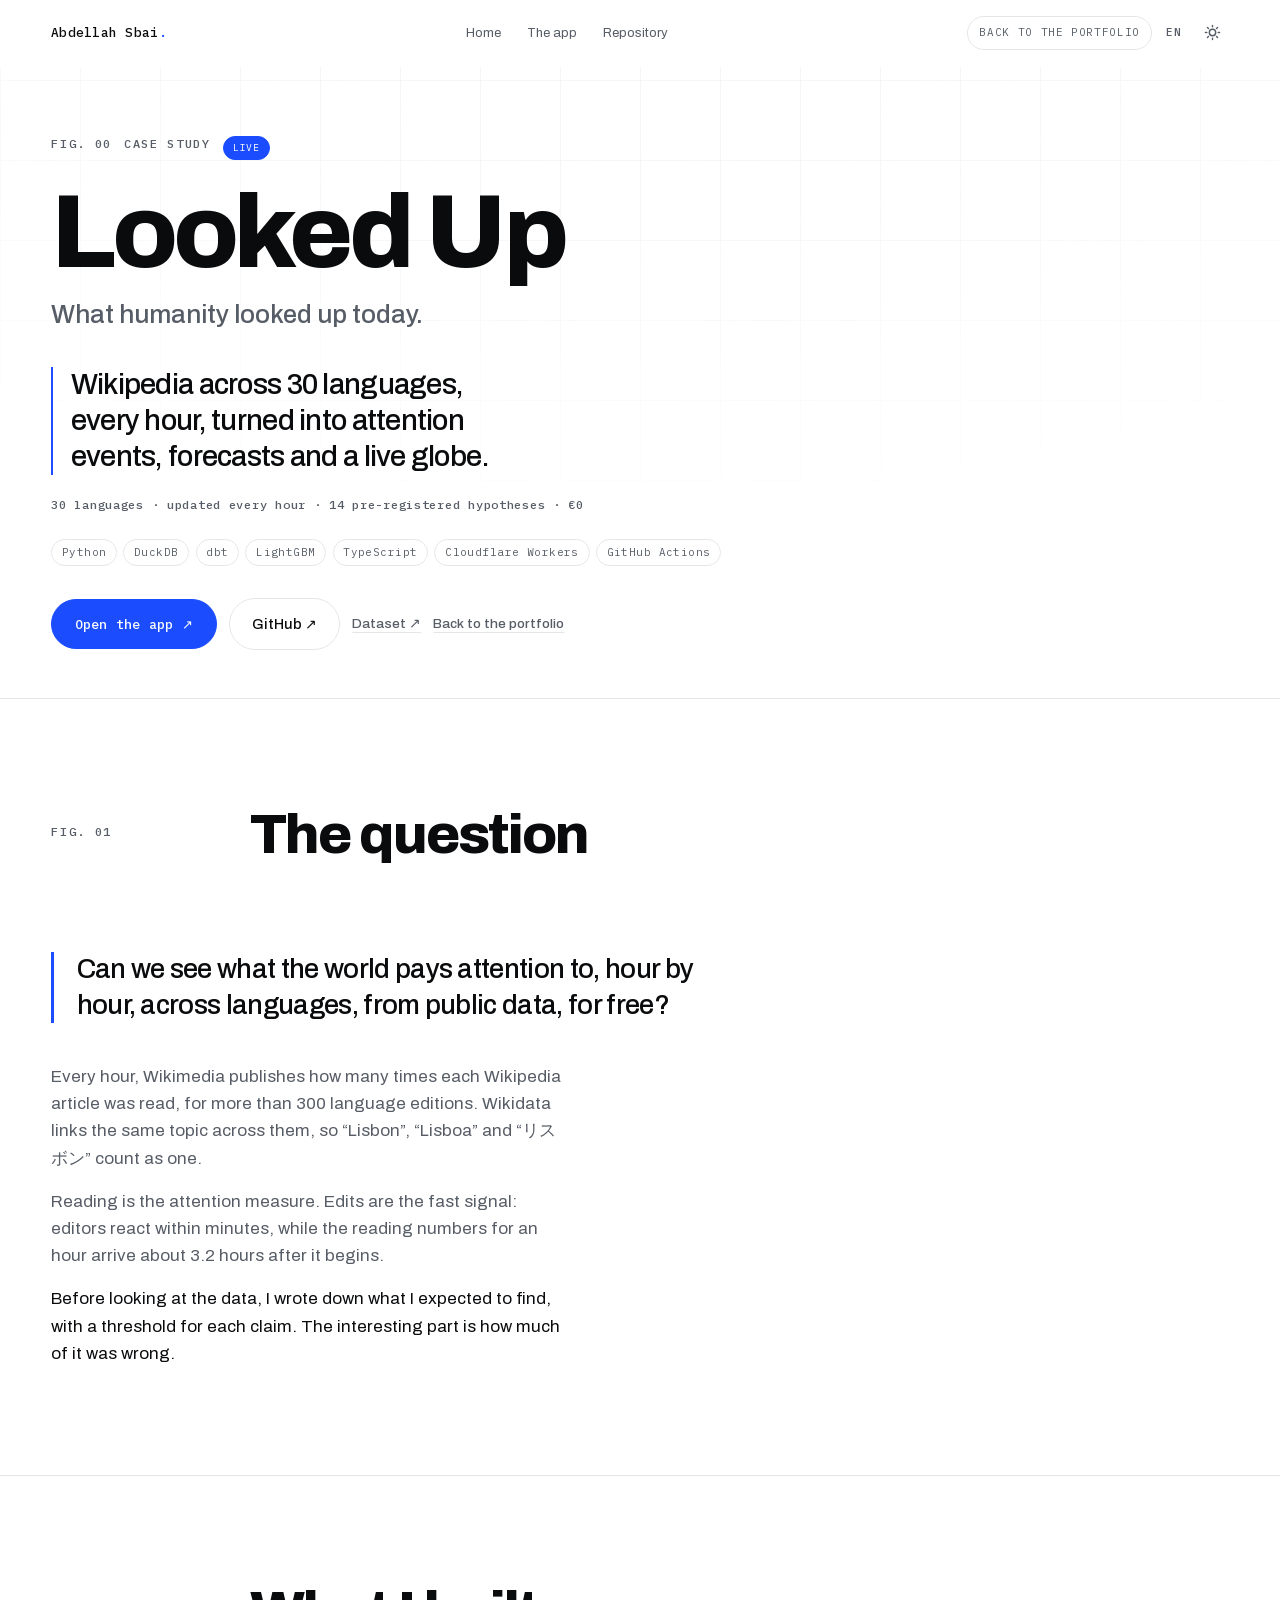
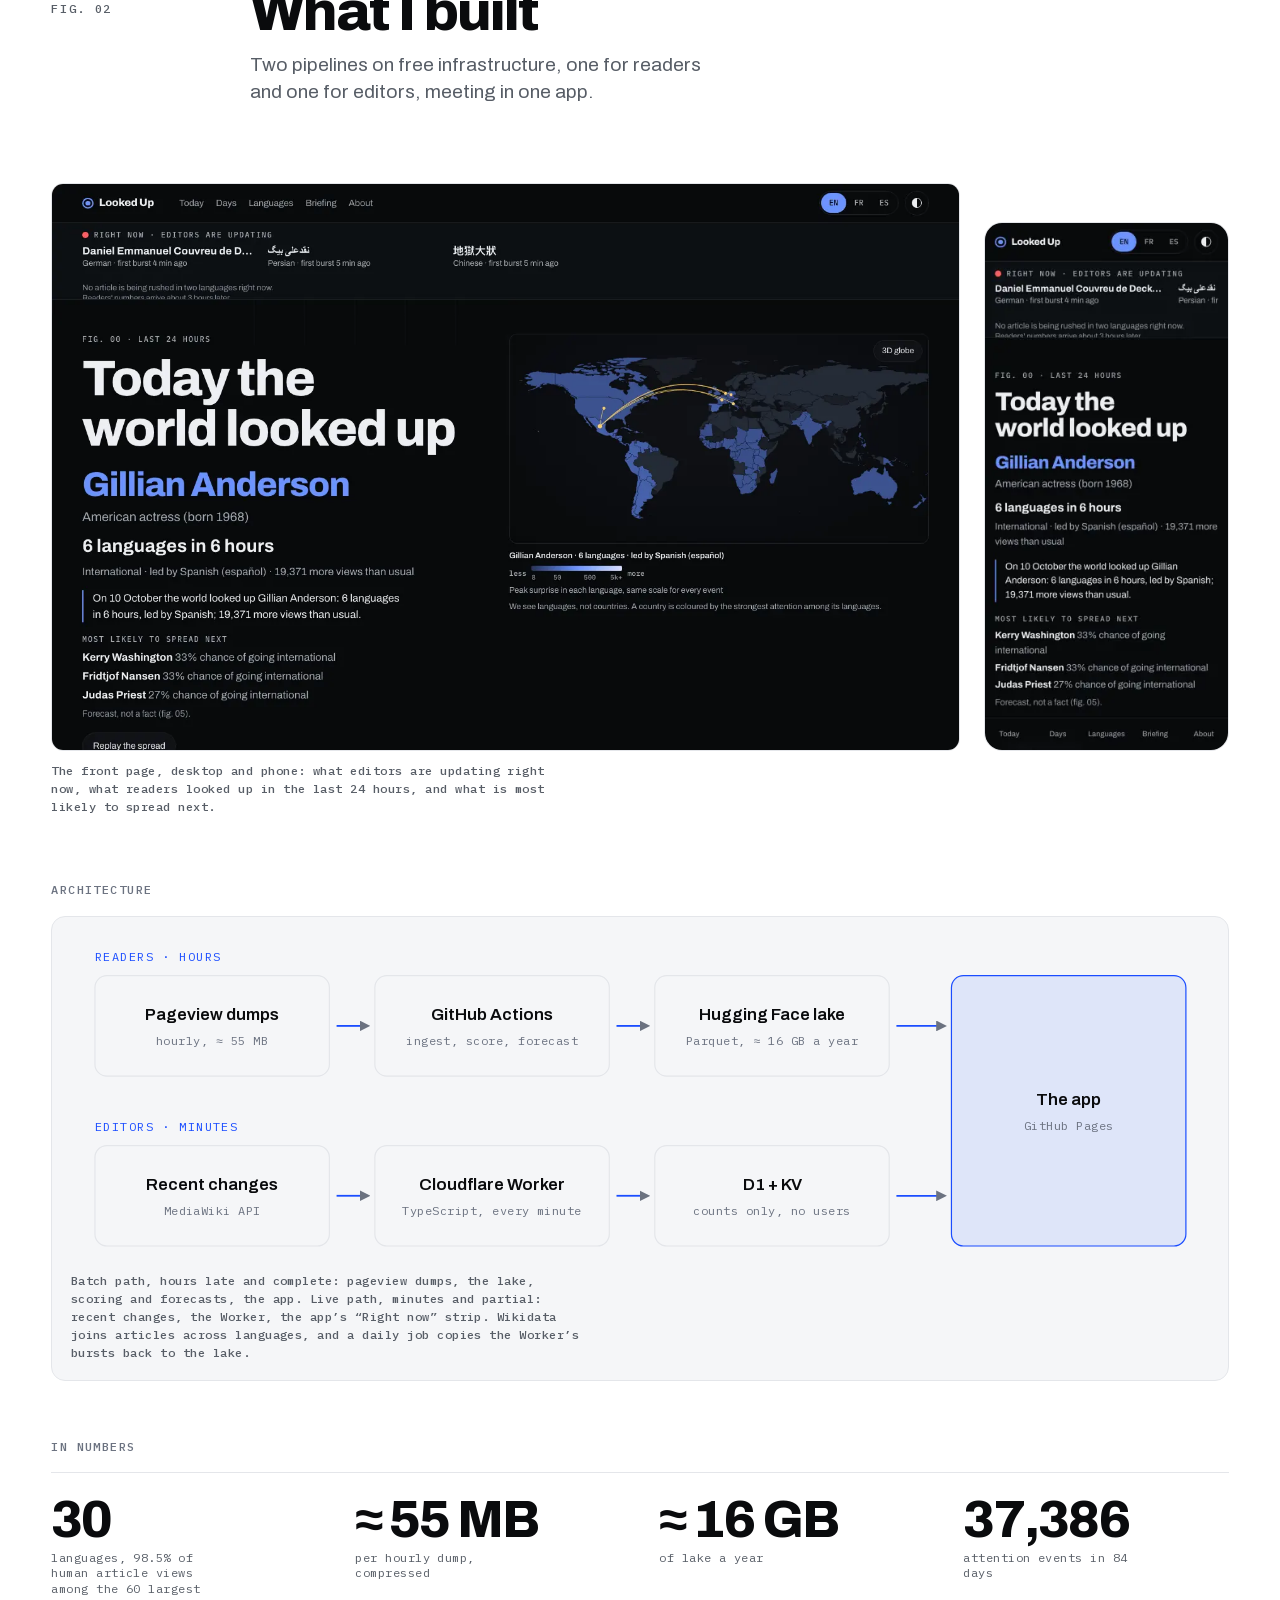
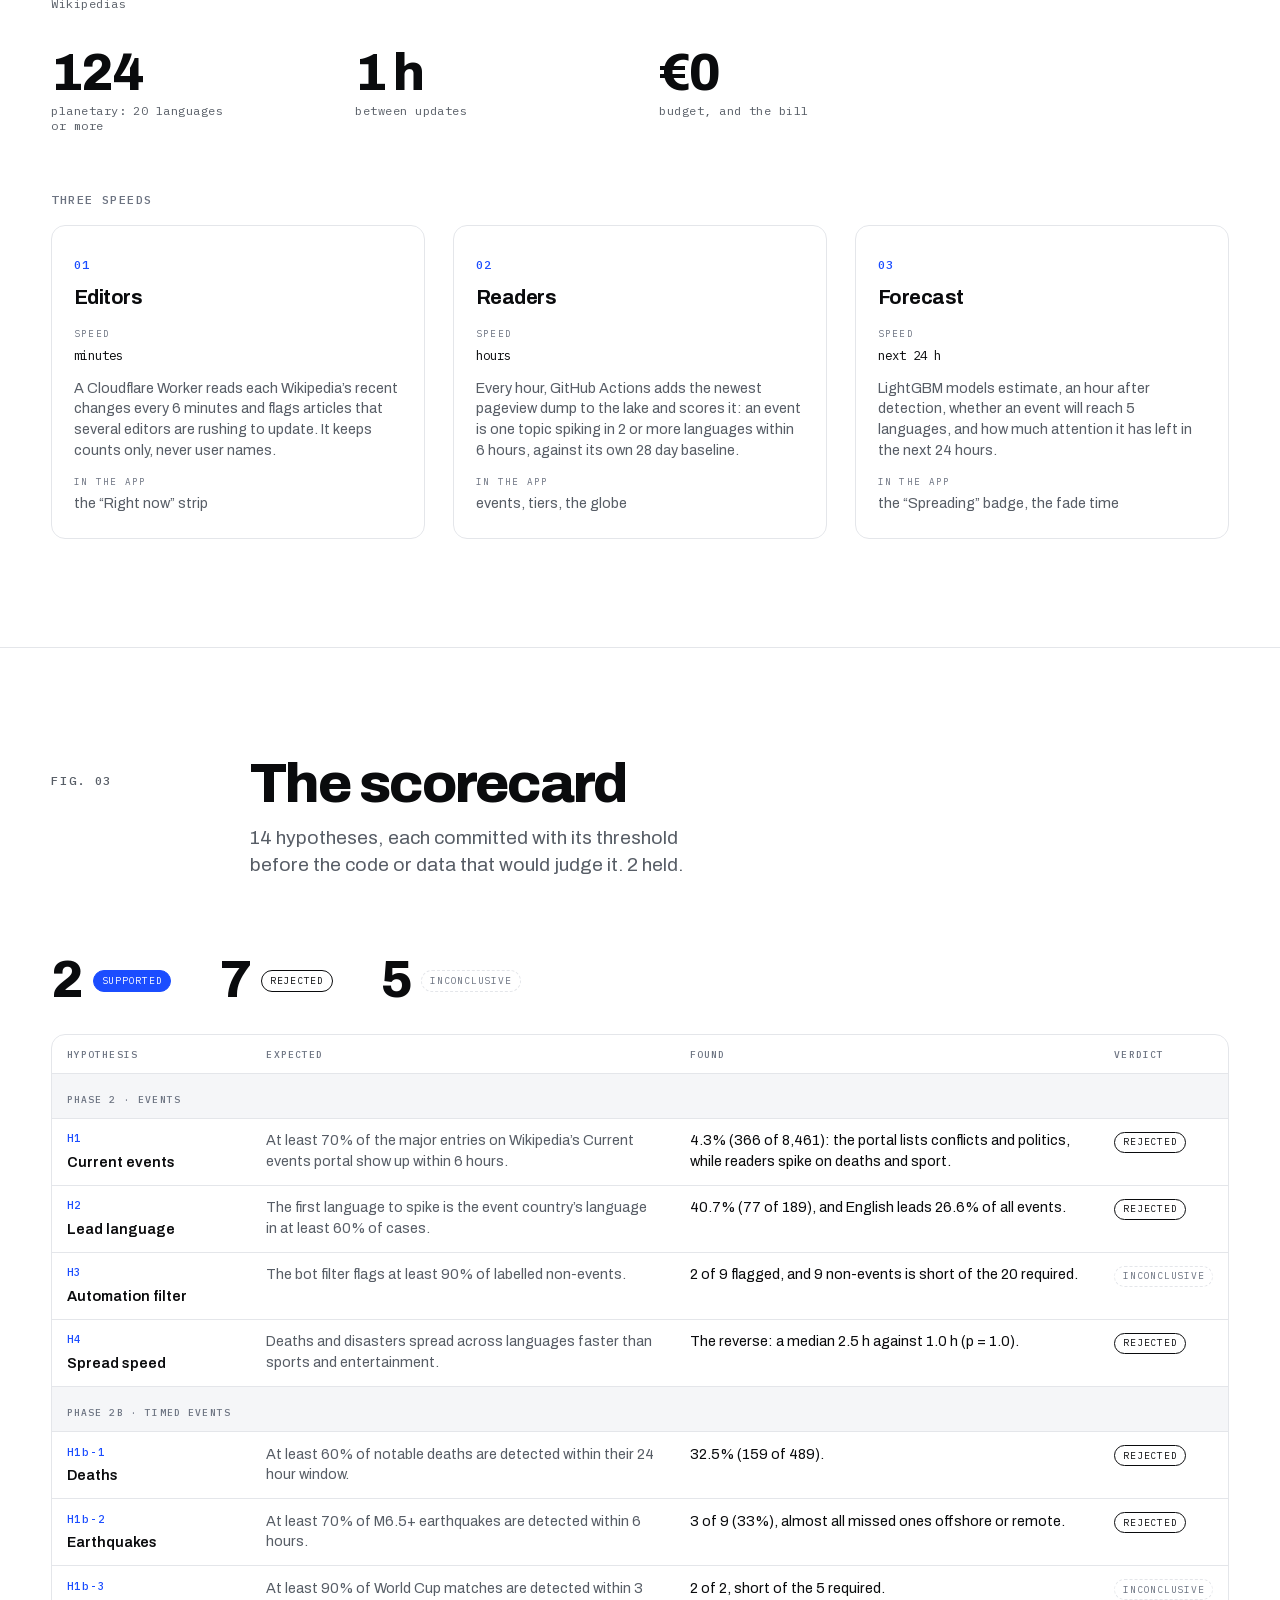
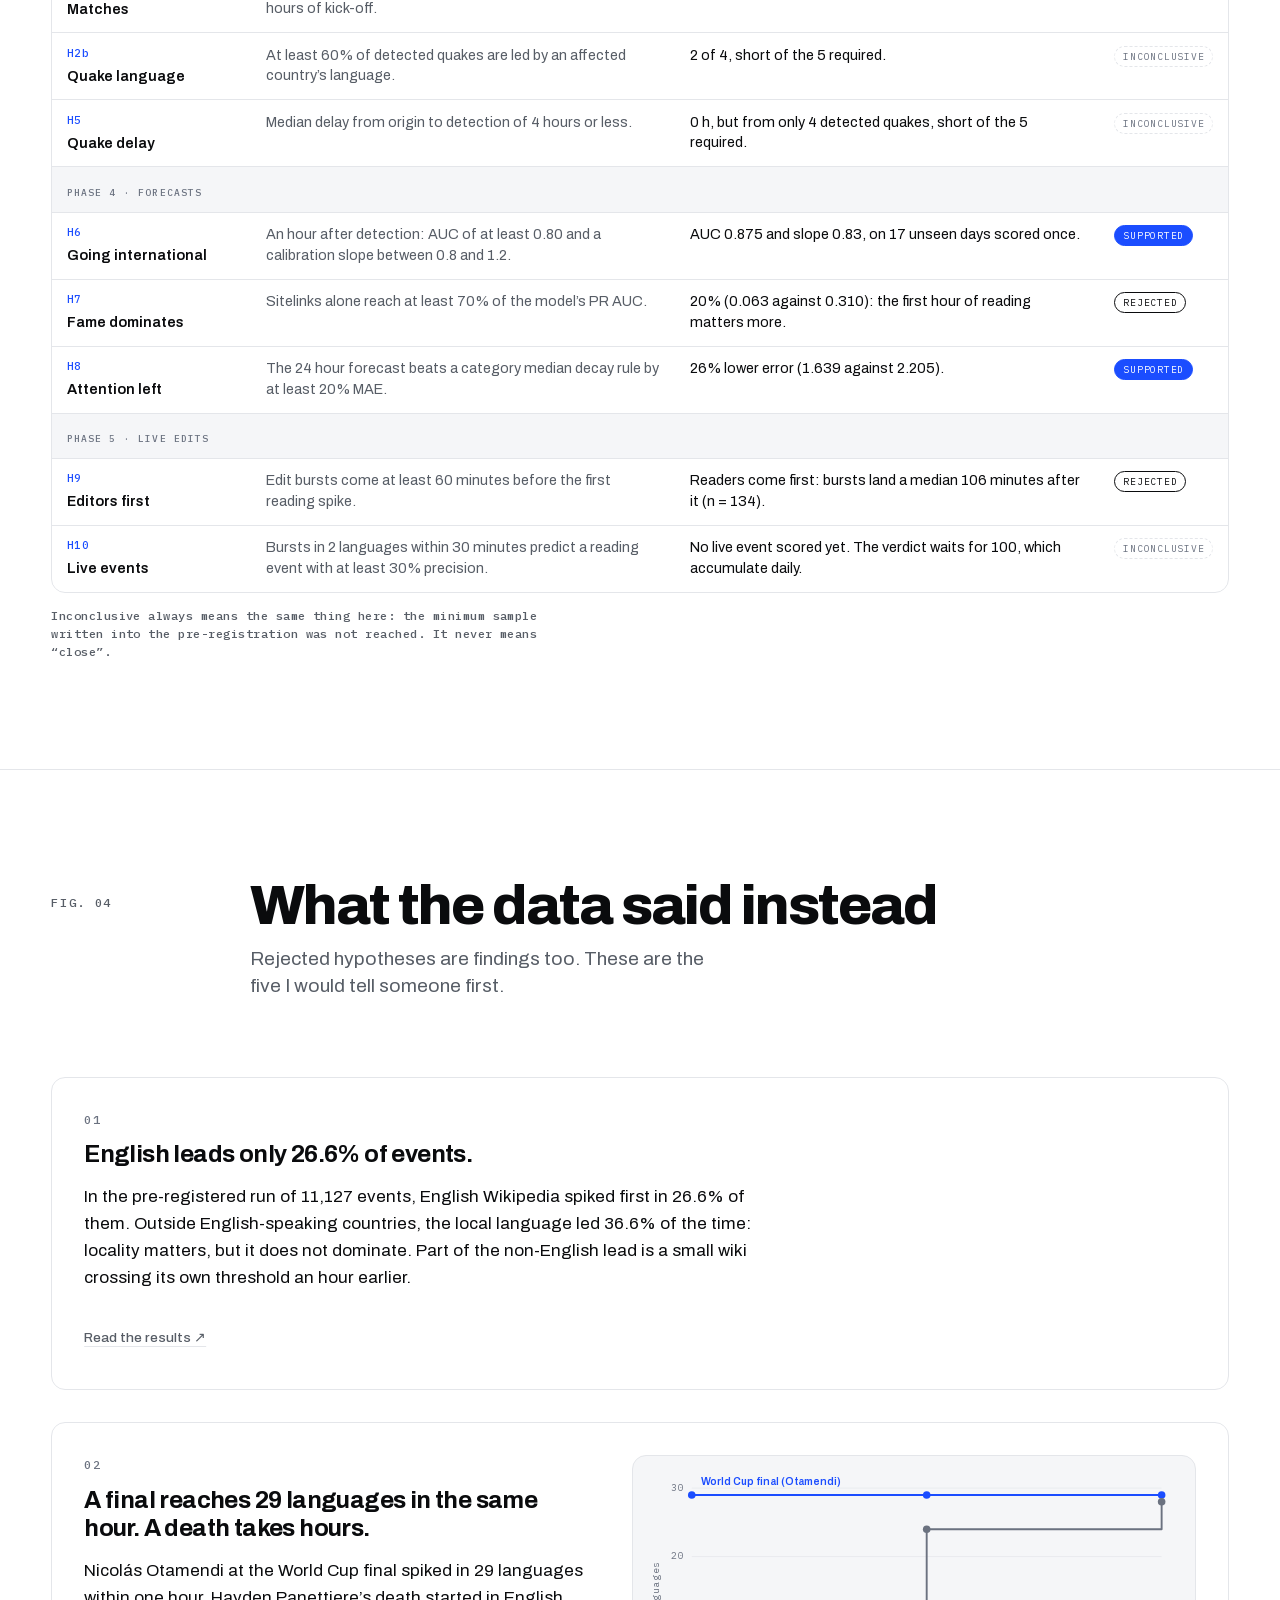
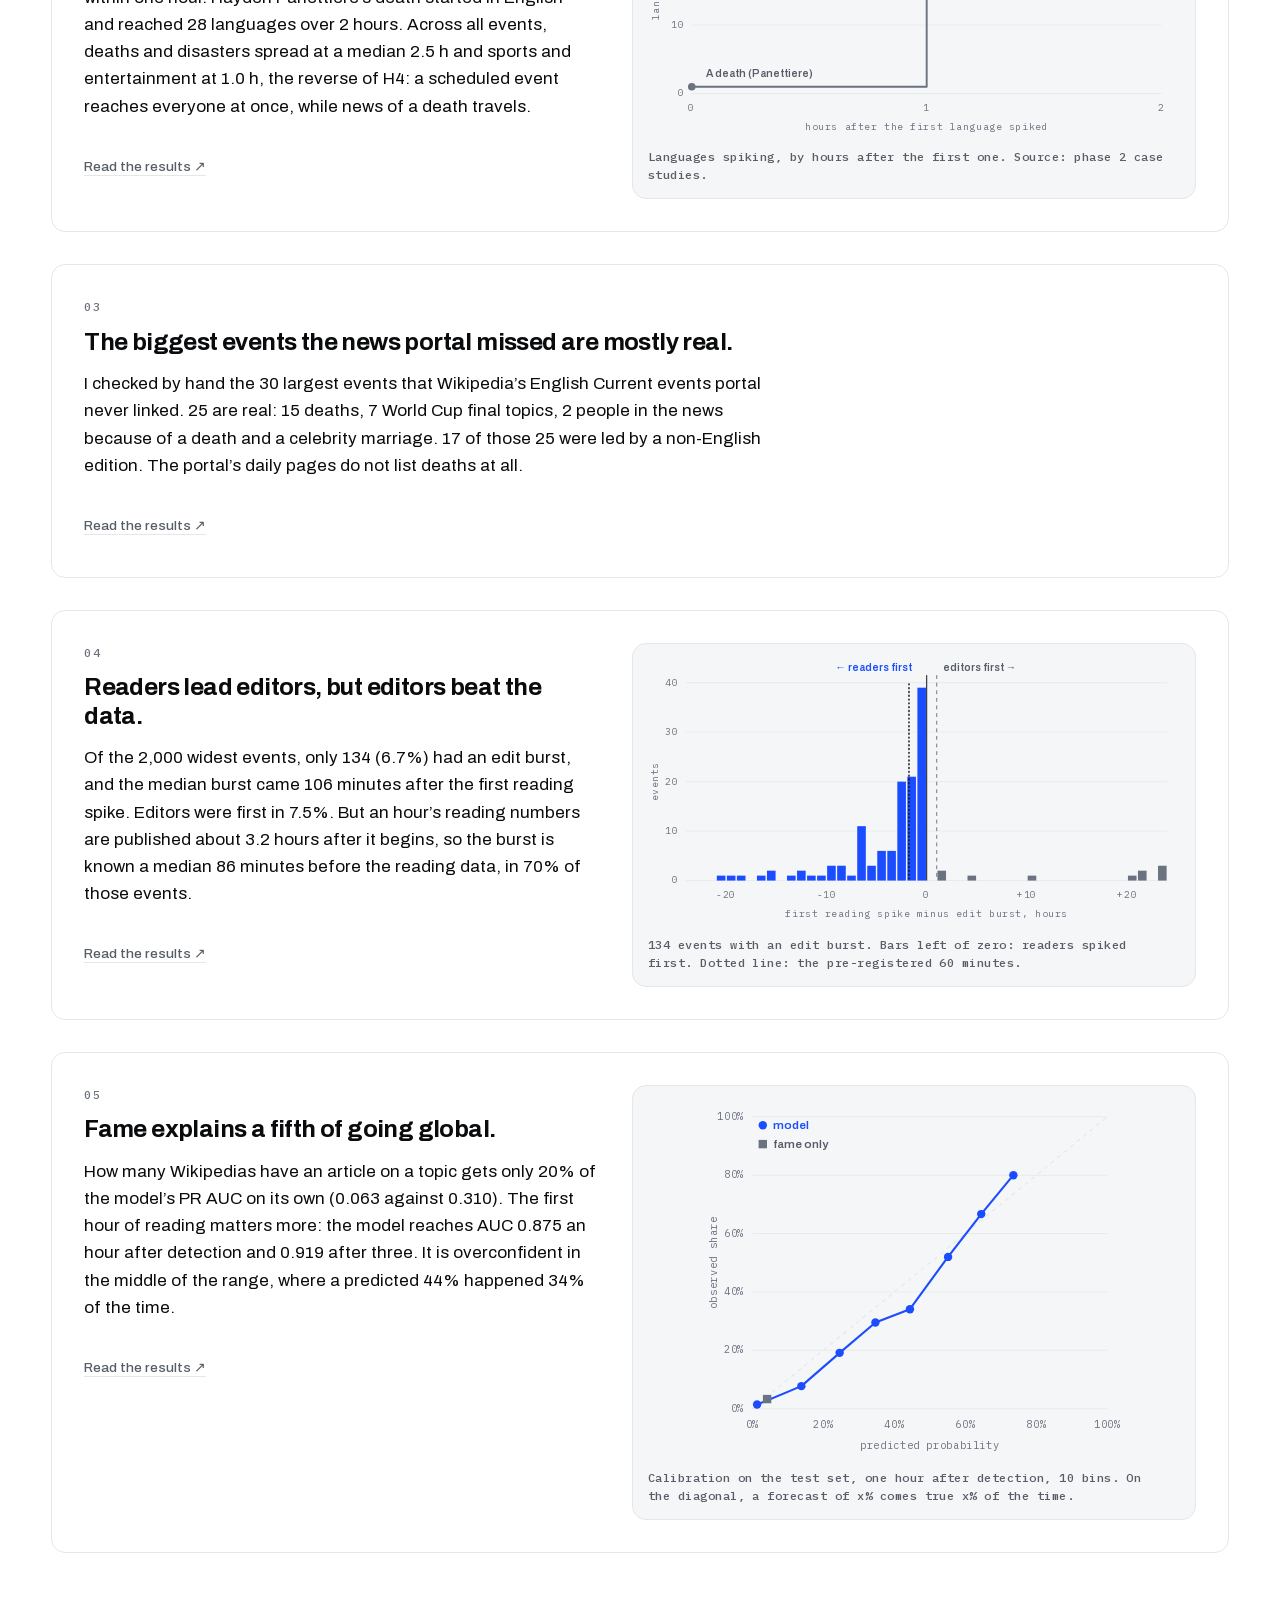
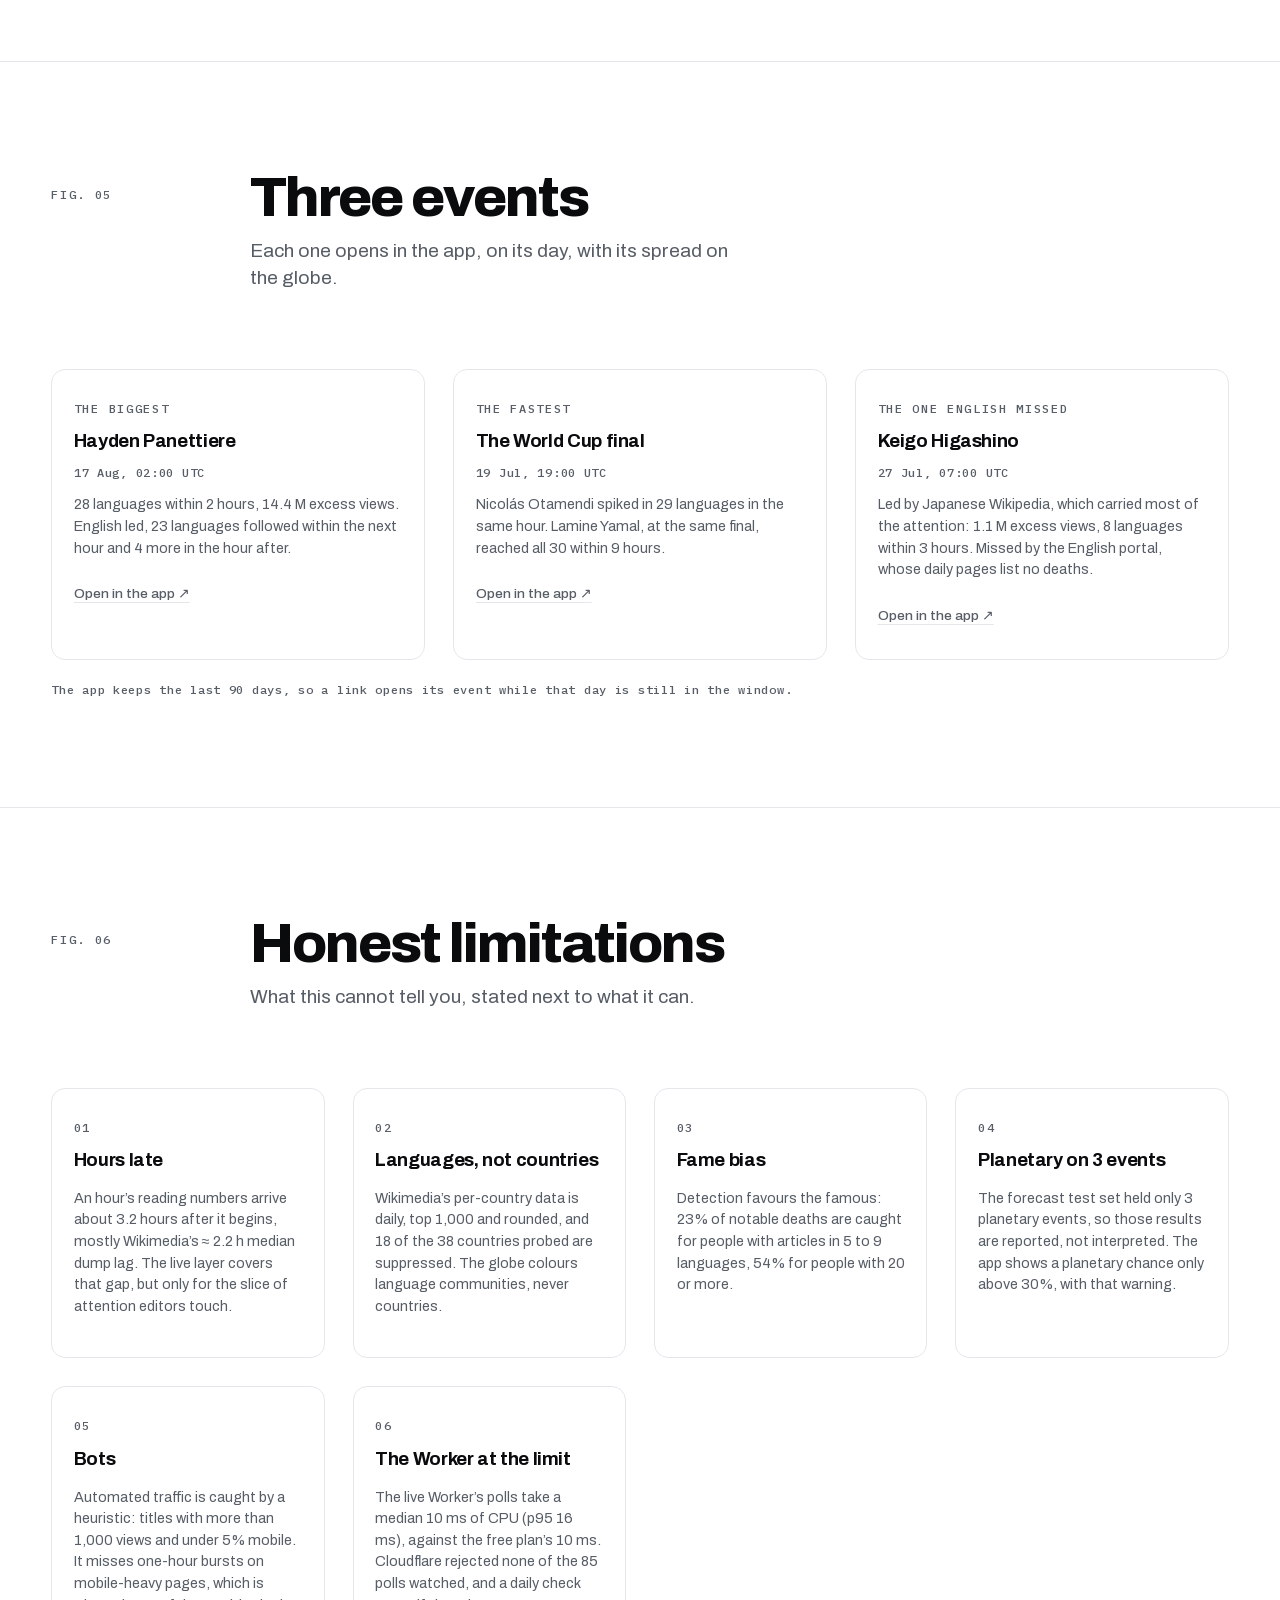
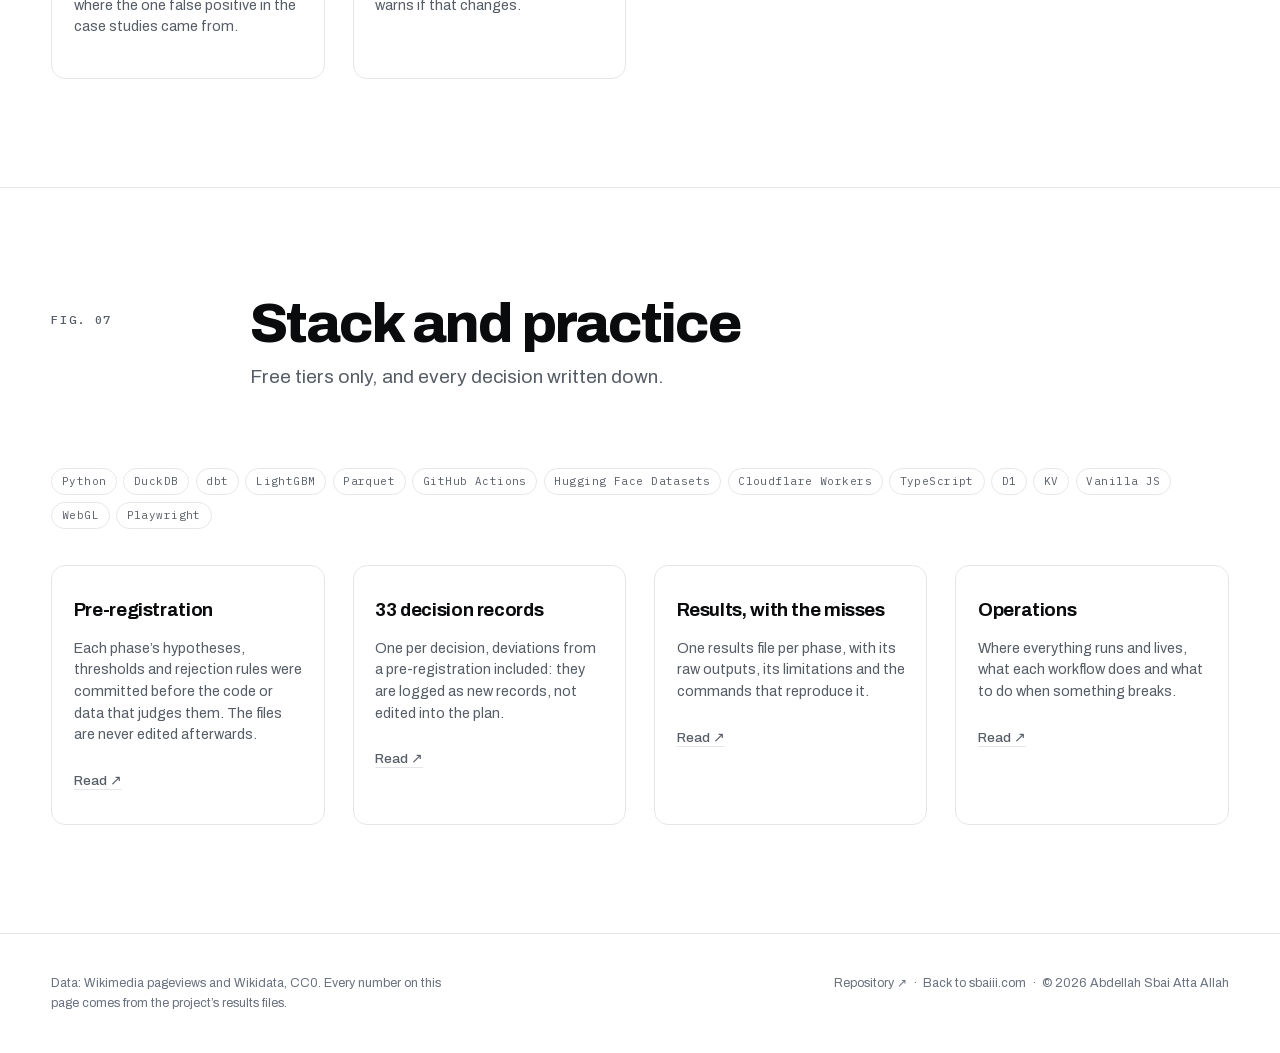
==== projects/looked-up/index.html @ d576d5d5 "feat(looked-up): publish the case study page with the scorecard and redrawn charts" ====
<!DOCTYPE html>
<html lang="en">

<head>
    <meta charset="UTF-8">
    <meta name="viewport" content="width=device-width, initial-scale=1.0">
    <title>Looked Up, a case study by Abdellah Sbai Atta Allah</title>
    <meta name="description"
        content="What humanity looked up today. Wikipedia across 30 languages, every hour, turned into attention events, forecasts and a live globe, with 14 pre-registered hypotheses scored honestly.">
    <meta name="author" content="Abdellah Sbai Atta Allah">
    <link rel="canonical" href="https://sbaiii.com/projects/looked-up/">

    <!-- Resolve the theme before first paint so there is no flash of the wrong one. -->
    <script>
        (function () {
            try {
                var stored = localStorage.getItem('portfolio_theme');
                if (stored) document.documentElement.setAttribute('data-theme', stored);
            } catch (e) { /* private mode: fall back to the CSS media query */ }
        })();
    </script>

    <meta property="og:url" content="https://sbaiii.com/projects/looked-up/">
    <meta property="og:type" content="article">
    <meta property="og:site_name" content="Abdellah Sbai Atta Allah">
    <meta property="og:locale" content="en_US">
    <meta property="og:locale:alternate" content="fr_FR">
    <meta property="og:locale:alternate" content="es_ES">
    <meta property="og:title" content="Looked Up: what humanity looked up today">
    <meta property="og:description"
        content="Wikipedia across 30 languages, every hour. 14 hypotheses written down first; 2 held.">
    <meta property="og:image" content="https://sbaiii.com/assets/og-image.png">
    <meta property="og:image:width" content="1200">
    <meta property="og:image:height" content="630">
    <meta property="og:image:alt" content="A career plotted as a line chart: latitude against time.">

    <meta name="twitter:card" content="summary_large_image">
    <meta name="twitter:title" content="Looked Up: what humanity looked up today">
    <meta name="twitter:description"
        content="Wikipedia across 30 languages, every hour. 14 hypotheses written down first; 2 held.">
    <meta name="twitter:image" content="https://sbaiii.com/assets/og-image.png">

    <link rel="icon" type="image/png" href="/assets/favicon.png" sizes="any">
    <link rel="apple-touch-icon" href="/assets/icon-192.png">
    <link rel="manifest" href="/site.webmanifest">
    <meta name="theme-color" content="#ffffff" media="(prefers-color-scheme: light)">
    <meta name="theme-color" content="#08090b" media="(prefers-color-scheme: dark)">

    <link rel="preload" href="/assets/fonts/archivo.woff2" as="font" type="font/woff2" crossorigin>
    <link rel="modulepreload" href="./page.js">
    <link rel="modulepreload" href="/js/chrome.js">
    <link rel="modulepreload" href="./strings.js">
    <link rel="stylesheet" href="/style.css">

    <script type="application/ld+json">
    {
        "@context": "https://schema.org",
        "@type": "Article",
        "headline": "Looked Up: what humanity looked up today",
        "description": "Wikipedia across 30 languages, every hour, turned into attention events, forecasts and a live globe.",
        "url": "https://sbaiii.com/projects/looked-up/",
        "author": {
            "@type": "Person",
            "name": "Abdellah Sbai Atta Allah",
            "url": "https://sbaiii.com/"
        },
        "isPartOf": { "@type": "WebSite", "url": "https://sbaiii.com/" }
    }
    </script>
</head>

<body>
    <a class="visually-hidden" href="#main">Skip to content</a>

    <!-- ==================== HEADER ==================== -->
    <header class="header" id="header">
        <a class="brand" href="/">Abdellah Sbai<span class="dot">.</span></a>

        <nav class="nav" id="nav" aria-label="Primary">
            <div class="nav__index">
                <a href="/#work" class="nav__back"><span class="nav__label" data-i18n="back">Back to the
                        portfolio</span></a>
                <a href="/" style="--i:0"><span class="nav__fig">fig. 00</span><span class="nav__label"
                        data-i18n="nav.home">Home</span></a>
                <a href="https://sbaiii.github.io/looked-up/" target="_blank" rel="noopener noreferrer"
                    style="--i:1"><span class="nav__fig">app</span><span class="nav__label"
                        data-i18n="nav.app">The app</span></a>
                <a href="https://github.com/Sbaiii/looked-up" target="_blank" rel="noopener noreferrer"
                    style="--i:2"><span class="nav__fig">git</span><span class="nav__label"
                        data-i18n="nav.repo">Repository</span></a>
            </div>
            <div class="nav__foot">
                <div class="nav__langs" id="nav-langs" role="group" aria-label="Language">
                    <button type="button" data-lang="en" lang="en">EN</button>
                    <button type="button" data-lang="fr" lang="fr">FR</button>
                    <button type="button" data-lang="es" lang="es">ES</button>
                </div>
            </div>
        </nav>

        <div class="controls">
            <a class="ctrl ctrl--query" href="/#work" data-i18n="back">Back to the portfolio</a>

            <div class="lang">
                <button class="lang__btn" id="lang-btn" aria-haspopup="true" aria-expanded="false"
                    aria-controls="lang-menu"><span class="visually-hidden">Language: </span><span
                        id="lang-code">EN</span></button>
                <div class="lang__menu" id="lang-menu">
                    <button data-lang="en" lang="en">English</button>
                    <button data-lang="fr" lang="fr">Français</button>
                    <button data-lang="es" lang="es">Español</button>
                </div>
            </div>

            <button class="ctrl" id="theme-toggle" aria-label="Toggle colour theme">
                <svg class="sun" width="17" height="17" viewBox="0 0 24 24" fill="none" stroke="currentColor"
                    stroke-width="2" stroke-linecap="round" aria-hidden="true">
                    <circle cx="12" cy="12" r="4.5" />
                    <path d="M12 2v2M12 20v2M4.9 4.9l1.4 1.4M17.7 17.7l1.4 1.4M2 12h2M20 12h2M4.9 19.1l1.4-1.4M17.7 6.3l1.4-1.4" />
                </svg>
                <svg class="moon" width="17" height="17" viewBox="0 0 24 24" fill="none" stroke="currentColor"
                    stroke-width="2" stroke-linecap="round" stroke-linejoin="round" aria-hidden="true">
                    <path d="M21 12.79A9 9 0 1 1 11.21 3 7 7 0 0 0 21 12.79z" />
                </svg>
            </button>

            <button class="menu-btn" id="menu-btn" aria-label="Open menu" aria-expanded="false" aria-controls="nav">
                <span aria-hidden="true"></span><span aria-hidden="true"></span><span aria-hidden="true"></span>
            </button>
        </div>
    </header>

    <main id="main">
        <!-- ==================== fig. 00  HERO ==================== -->
        <section class="wrap cs-hero" id="top">
            <div class="masthead__fig">
                <span class="meta" data-i18n="hero.fig">fig. 00</span>
                <span class="meta" data-i18n="hero.kicker">Case study</span>
                <span class="badge badge--done" data-i18n="hero.status">Live</span>
            </div>

            <h1 class="cs-hero__title" data-i18n="hero.title">Looked Up</h1>
            <p class="cs-hero__subtitle" data-i18n="hero.subtitle">What humanity looked up today.</p>
            <!-- 30 languages: config/languages.yml (top_n: 30) -->
            <p class="cs-hero__hook" data-i18n="hero.hook">Wikipedia across 30 languages, every hour, turned into attention events, forecasts and a live globe.</p>
            <!-- 30: config/languages.yml · every hour: docs/ops.md (hourly.yml) · 14 hypotheses: docs/analysis/phase2_results.md,
                 phase2b_results.md, phase4_results.md, phase5_results.md · €0: docs/adr/0002-storage-and-compute.md -->
            <p class="meta cs-hero__meta" data-i18n="hero.meta">30 languages · updated every hour · 14 pre-registered hypotheses · €0</p>

            <div class="case__tags" style="margin-top:1.5rem">
                <span class="tool">Python</span><span class="tool">DuckDB</span><span class="tool">dbt</span><span
                    class="tool">LightGBM</span><span class="tool">TypeScript</span><span class="tool">Cloudflare
                    Workers</span><span class="tool">GitHub Actions</span>
            </div>

            <div class="cs-hero__actions">
                <a class="btn btn--primary" href="https://sbaiii.github.io/looked-up/" target="_blank"
                    rel="noopener noreferrer" data-i18n="hero.app">Open the app ↗</a>
                <a class="btn btn--ghost" href="https://github.com/Sbaiii/looked-up" target="_blank"
                    rel="noopener noreferrer" data-i18n="hero.repo">GitHub ↗</a>
                <a class="btn btn--text" href="https://huggingface.co/datasets/Sbaiiiiii/looked-up" target="_blank"
                    rel="noopener noreferrer" data-i18n="hero.dataset">Dataset ↗</a>
                <a class="btn btn--text" href="/#work" data-i18n="back">Back to the portfolio</a>
            </div>
        </section>

        <!-- ==================== fig. 01  THE QUESTION ==================== -->
        <section class="wrap fig" id="question">
            <div class="fig__head reveal">
                <div class="fig__label"><span class="meta" data-i18n="question.fig">fig. 01</span></div>
                <div>
                    <h2 class="fig__title" data-i18n="question.title">The question</h2>
                </div>
            </div>
            <aside class="takeaway reveal">
                <p class="takeaway__text" data-i18n="question.ask">Can we see what the world pays attention to, hour by hour, across languages, from public data, for free?</p>
            </aside>
            <div class="cs-prose reveal">
                <!-- more than 300 language editions: README.md -->
                <p data-i18n="question.p1"></p>
                <!-- about 3.2 hours: docs/analysis/phase5_results.md -->
                <p data-i18n="question.p2"></p>
                <p data-i18n="question.p3"></p>
            </div>
        </section>

        <!-- ==================== fig. 02  WHAT I BUILT ==================== -->
        <section class="wrap fig" id="built">
            <div class="fig__head reveal">
                <div class="fig__label"><span class="meta" data-i18n="built.fig">fig. 02</span></div>
                <div>
                    <h2 class="fig__title" data-i18n="built.title">What I built</h2>
                    <p class="fig__standfirst" data-i18n="built.standfirst"></p>
                </div>
            </div>

            <figure class="lu-shots reveal">
                <div class="lu-shots__row">
                    <picture class="lu-shot lu-shot--desktop">
                        <source type="image/webp" sizes="(max-width: 560px) 66vw, 900px"
                            srcset="/assets/projects/looked-up/desktop-today-760.webp 760w, /assets/projects/looked-up/desktop-today.webp 1440w">
                        <img src="/assets/projects/looked-up/desktop-today.jpg" width="1440" height="900"
                            loading="lazy" decoding="async" data-i18n-attr="alt:built.shotDesktopAlt"
                            alt="The Looked Up app on a desktop screen, with the editors strip, the headline event and a world map.">
                    </picture>
                    <picture class="lu-shot lu-shot--phone">
                        <source type="image/webp" sizes="(max-width: 560px) 28vw, 260px"
                            srcset="/assets/projects/looked-up/phone-today-300.webp 300w, /assets/projects/looked-up/phone-today.webp 780w">
                        <img src="/assets/projects/looked-up/phone-today.jpg" width="780" height="1688"
                            loading="lazy" decoding="async" data-i18n-attr="alt:built.shotPhoneAlt"
                            alt="The same front page on a phone.">
                    </picture>
                </div>
                <figcaption class="meta ch-caption" data-i18n="built.shotsCaption"></figcaption>
            </figure>

            <h3 class="lu-sub reveal" data-i18n="built.archTitle">Architecture</h3>
            <figure class="ch-plate reveal">
                <div class="pipeline lu-arch" id="architecture"></div>
                <figcaption class="meta ch-caption" data-i18n="built.archCaption"></figcaption>
            </figure>

            <h3 class="lu-sub reveal" data-i18n="built.numbersTitle">In numbers</h3>
            <!-- Sources, in order: config/languages.yml (rank 30, cumulative_share_of_candidates 0.9851);
                 docs/feasibility.md (≈ 55 MB gz per hour); docs/data_model.md (≈ 16 GB a year);
                 docs/adr/0021-product-tiers.md (37,386 events in 84 days, 124 planetary);
                 docs/ops.md (hourly.yml); docs/adr/0002-storage-and-compute.md (budget €0). -->
            <div class="figures lu-numbers reveal" id="numbers"></div>

            <h3 class="lu-sub reveal" data-i18n="built.speedsTitle">Three speeds</h3>
            <!-- every 6 minutes: docs/adr/0033-live-state-in-d1.md, docs/ops.md · 2 languages within 6 h, 28 day
                 baseline: README.md · 5 languages, next 24 h: docs/analysis/phase4_results.md -->
            <div class="qgrid" id="speeds"></div>
        </section>

        <!-- ==================== fig. 03  THE SCORECARD ==================== -->
        <section class="wrap fig" id="scorecard-section">
            <div class="fig__head reveal">
                <div class="fig__label"><span class="meta" data-i18n="score.fig">fig. 03</span></div>
                <div>
                    <h2 class="fig__title" data-i18n="score.title">The scorecard</h2>
                    <p class="fig__standfirst" data-i18n="score.standfirst"></p>
                </div>
            </div>
            <!-- H1 to H4: docs/analysis/phase2_results.md · H1b-1 to H5: docs/analysis/phase2b_results.md ·
                 H6 to H8: docs/analysis/phase4_results.md · H9, H10: docs/analysis/phase5_results.md -->
            <div class="reveal" id="scorecard"></div>
        </section>

        <!-- ==================== fig. 04  FINDINGS ==================== -->
        <section class="wrap fig" id="findings-section">
            <div class="fig__head reveal">
                <div class="fig__label"><span class="meta" data-i18n="findings.fig">fig. 04</span></div>
                <div>
                    <h2 class="fig__title" data-i18n="findings.title">What the data said instead</h2>
                    <p class="fig__standfirst" data-i18n="findings.standfirst"></p>
                </div>
            </div>
            <!-- 01 to 03: docs/analysis/phase2_results.md · 04: docs/analysis/phase5_results.md and phase5_h9.csv ·
                 05: docs/analysis/phase4_results.md and phase4_metrics.json -->
            <div class="rstack" id="findings"></div>
        </section>

        <!-- ==================== fig. 05  THREE EVENTS ==================== -->
        <section class="wrap fig" id="events-section">
            <div class="fig__head reveal">
                <div class="fig__label"><span class="meta" data-i18n="events.fig">fig. 05</span></div>
                <div>
                    <h2 class="fig__title" data-i18n="events.title">Three events</h2>
                    <p class="fig__standfirst" data-i18n="events.standfirst"></p>
                </div>
            </div>
            <!-- All three: docs/analysis/phase2_results.md (case studies 1, 2 and 4) -->
            <div class="dgrid" id="events"></div>
            <!-- 90 days: lookedup/app_export.py (STATS_DAYS = 90) -->
            <p class="meta pipeline__refresh" data-i18n="events.window"></p>
        </section>

        <!-- ==================== fig. 06  LIMITATIONS ==================== -->
        <section class="wrap fig" id="limits-section">
            <div class="fig__head reveal">
                <div class="fig__label"><span class="meta" data-i18n="limits.fig">fig. 06</span></div>
                <div>
                    <h2 class="fig__title" data-i18n="limits.title">Honest limitations</h2>
                    <p class="fig__standfirst" data-i18n="limits.standfirst"></p>
                </div>
            </div>
            <!-- In order: docs/analysis/phase5_results.md (3.2 h, 2.2 h); docs/feasibility.md (18 of 38);
                 docs/analysis/phase2b_results.md (23%, 54%); docs/analysis/phase4_results.md (3 events, 30%);
                 docs/adr/0006 (1,000 views, 5% mobile); docs/adr/0033 and docs/ops.md (10 ms, p95 16 ms, 85 polls) -->
            <div class="dgrid" id="limits"></div>
        </section>

        <!-- ==================== fig. 07  STACK AND PRACTICE ==================== -->
        <section class="wrap fig" id="practice-section">
            <div class="fig__head reveal">
                <div class="fig__label"><span class="meta" data-i18n="stack.fig">fig. 07</span></div>
                <div>
                    <h2 class="fig__title" data-i18n="stack.title">Stack and practice</h2>
                    <p class="fig__standfirst" data-i18n="stack.standfirst"></p>
                </div>
            </div>
            <div class="case__tags lu-stack reveal">
                <span class="tool">Python</span><span class="tool">DuckDB</span><span class="tool">dbt</span><span
                    class="tool">LightGBM</span><span class="tool">Parquet</span><span class="tool">GitHub
                    Actions</span><span class="tool">Hugging Face Datasets</span><span class="tool">Cloudflare
                    Workers</span><span class="tool">TypeScript</span><span class="tool">D1</span><span
                    class="tool">KV</span><span class="tool">Vanilla JS</span><span class="tool">WebGL</span><span
                    class="tool">Playwright</span>
            </div>
            <!-- 33 decision records: docs/adr/ (0001 to 0033) -->
            <div class="dgrid" id="practice"></div>
        </section>
    </main>

    <footer class="wrap colophon">
        <p data-i18n="footer.note">Data: Wikimedia pageviews and Wikidata, CC0.</p>
        <p>
            <a href="https://github.com/Sbaiii/looked-up" target="_blank" rel="noopener noreferrer"
                data-i18n="footer.repo">Repository ↗</a>
            &nbsp;·&nbsp;
            <a href="/" data-i18n="footer.home">Back to sbaiii.com</a>
            &nbsp;·&nbsp;
            © <span id="year">2026</span> Abdellah Sbai Atta Allah
        </p>
    </footer>

    <script type="module" src="./page.js"></script>
</body>

</html>
---- style.css ----
/* =============================================================================
   sbaiii.com: "A Career, Plotted"

   Contents
     01  Fonts
     02  Design tokens
     03  Reset & base
     04  Typography
     05  Layout primitives
     06  Header & navigation
     07  fig. 00  Masthead
     08  fig. 01  The Trajectory (chart)
     09  fig. 02  Case Studies
     10  fig. 03  The Stack
     11  fig. 04  You Are The Dataset
     12  fig. 05  Contact & colophon
     13  Query overlay (⌘K)
     14  Crosshair cursor
     15  Reveal, reduced motion, print
     16  Plain / 404 pages
   ========================================================================== */

/* 01  FONTS ---------------------------------------------------------------- */

@font-face {
    font-family: 'Archivo';
    font-style: normal;
    font-weight: 400 800;
    font-display: swap;
    src: url('./assets/fonts/archivo.woff2') format('woff2');
}

/* Metric-matched fallback. Archivo is ~11% wider than Helvetica/Arial, and at
   the masthead's display size that difference reflowed the h1 when the webfont
   swapped in, which was the page's only layout shift. Numbers computed from the
   two fonts' average advance widths and typo metrics. */
@font-face {
    font-family: 'Archivo Fallback';
    src: local('Helvetica Neue'), local('Helvetica'), local('Arial');
    size-adjust: 111.31%;
    ascent-override: 78.88%;
    descent-override: 18.87%;
    line-gap-override: 0%;
}

@font-face {
    font-family: 'IBM Plex Mono';
    font-style: normal;
    font-weight: 400;
    font-display: swap;
    src: url('./assets/fonts/plex-mono-400.woff2') format('woff2');
}

@font-face {
    font-family: 'IBM Plex Mono';
    font-style: normal;
    font-weight: 500;
    font-display: swap;
    src: url('./assets/fonts/plex-mono-500.woff2') format('woff2');
}

/* 02  DESIGN TOKENS -------------------------------------------------------- */

:root {
    /* Colour: light is the default. One accent, used only for data. */
    --paper: #ffffff;
    --paper-2: #f5f6f8;
    --ink: #0a0b0d;
    --muted: #575d66;
    --faint: #6b7280;
    --rule: #e4e6ea;
    --accent: #1b4dff;
    --accent-ink: #1b4dff;
    --accent-on: #ffffff;
    --accent-soft: rgba(27, 77, 255, 0.10);
    --shadow: rgba(10, 11, 13, 0.10);

    /* Type */
    --display: 'Archivo', 'Archivo Fallback', 'Helvetica Neue', Helvetica, Arial, sans-serif;
    --sans: 'Archivo', 'Archivo Fallback', 'Helvetica Neue', Helvetica, Arial, sans-serif;
    --mono: 'IBM Plex Mono', ui-monospace, SFMono-Regular, Menlo, monospace;

    --t-display: clamp(3.4rem, 11vw, 9rem);
    --t-h1: clamp(2.6rem, 7vw, 5.5rem);
    --t-h2: clamp(2rem, 4.4vw, 3.6rem);
    --t-h3: clamp(1.25rem, 2vw, 1.75rem);
    --t-lead: clamp(1.05rem, 1.5vw, 1.4rem);
    --t-body: clamp(0.95rem, 0.45vw + 0.85rem, 1.0625rem);
    --t-meta: 0.75rem;

    /* Space */
    --gutter: clamp(1.25rem, 4vw, 4rem);
    --section-y: clamp(5rem, 12vh, 11rem);
    --max: 1320px;
    --rail: 10rem;

    /* Motion */
    --fast: 0.18s cubic-bezier(0.32, 0.72, 0, 1);
    --slow: 0.7s cubic-bezier(0.16, 1, 0.3, 1);
}

@media (prefers-color-scheme: dark) {
    :root:not([data-theme='light']) {
        --paper: #08090b;
        --paper-2: #101217;
        --ink: #edeff2;
        --muted: #9aa2ad;
        --faint: #7c848f;
        --rule: #1e2127;
        --accent: #5b87ff;
        --accent-ink: #5b87ff;
        --accent-on: #08090b;
        --accent-soft: rgba(91, 135, 255, 0.16);
        --shadow: rgba(0, 0, 0, 0.6);
    }
}

[data-theme='dark'] {
    --paper: #08090b;
    --paper-2: #101217;
    --ink: #edeff2;
    --muted: #9aa2ad;
    --faint: #7c848f;
    --rule: #1e2127;
    --accent: #5b87ff;
    --accent-ink: #5b87ff;
    --accent-on: #08090b;
    --accent-soft: rgba(91, 135, 255, 0.16);
    --shadow: rgba(0, 0, 0, 0.6);
}

[data-theme='light'] {
    --paper: #ffffff;
    --paper-2: #f5f6f8;
    --ink: #0a0b0d;
    --muted: #575d66;
    --faint: #6b7280;
    --rule: #e4e6ea;
    --accent: #1b4dff;
    --accent-ink: #1b4dff;
    --accent-on: #ffffff;
    --accent-soft: rgba(27, 77, 255, 0.10);
    --shadow: rgba(10, 11, 13, 0.10);
}

/* 03  RESET & BASE --------------------------------------------------------- */

*,
*::before,
*::after {
    box-sizing: border-box;
    margin: 0;
    padding: 0;
}

/* No scrolling the page behind the open mobile menu. */
html.nav-open,
html.nav-open body {
    overflow: hidden;
}

html {
    scroll-behavior: smooth;
    overflow-x: clip;
    -webkit-text-size-adjust: 100%;
}

body {
    background: var(--paper);
    color: var(--ink);
    font-family: var(--sans);
    font-size: var(--t-body);
    line-height: 1.6;
    overflow-x: clip;
    -webkit-font-smoothing: antialiased;
    font-synthesis-weight: none;
}

/* Graph-paper motif: the background is literally a plot grid. */
body::before {
    content: '';
    position: fixed;
    inset: 0;
    z-index: 0;
    pointer-events: none;
    background-image:
        linear-gradient(to right, var(--rule) 1px, transparent 1px),
        linear-gradient(to bottom, var(--rule) 1px, transparent 1px);
    background-size: 5rem 5rem;
    opacity: 0.4;
    mask-image: radial-gradient(ellipse 120% 80% at 50% 0%, #000 20%, transparent 75%);
}

body > * {
    position: relative;
    z-index: 1;
}

img,
svg {
    display: block;
    max-width: 100%;
}

a {
    color: inherit;
    text-decoration: none;
}

button {
    font: inherit;
    color: inherit;
    background: none;
    border: none;
    cursor: pointer;
}

:focus-visible {
    outline: 2px solid var(--accent);
    outline-offset: 3px;
    border-radius: 2px;
}

::selection {
    background: var(--accent);
    color: var(--paper);
}

.visually-hidden {
    position: absolute !important;
    width: 1px;
    height: 1px;
    padding: 0;
    overflow: hidden;
    clip: rect(0 0 0 0);
    clip-path: inset(50%);
    white-space: nowrap;
    border: 0;
}

/* 04  TYPOGRAPHY ----------------------------------------------------------- */

.display {
    font-family: var(--display);
    font-weight: 800;
    letter-spacing: -0.015em;
    line-height: 1.02;
}

.meta {
    font-family: var(--mono);
    font-size: var(--t-meta);
    font-weight: 500;
    letter-spacing: 0.14em;
    text-transform: uppercase;
    color: var(--muted);
}

.lead {
    font-size: var(--t-lead);
    line-height: 1.45;
    color: var(--muted);
    max-width: 34ch;
}

.num {
    font-family: var(--display);
    font-variant-numeric: tabular-nums;
    line-height: 0.9;
}

/* 05  LAYOUT PRIMITIVES ---------------------------------------------------- */

.wrap {
    width: 100%;
    max-width: var(--max);
    margin-inline: auto;
    padding-inline: var(--gutter);
}

.fig {
    padding-block: var(--section-y);
    border-top: 1px solid var(--rule);
}

.fig__head {
    display: grid;
    grid-template-columns: var(--rail) minmax(0, 1fr);
    gap: clamp(1rem, 3vw, 3rem);
    align-items: start;
    margin-bottom: clamp(2.5rem, 6vw, 5rem);
}

.fig__label {
    padding-top: 0.6rem;
}

.fig__title {
    font-family: var(--display);
    font-weight: 800;
    font-size: var(--t-h2);
    line-height: 1;
    letter-spacing: -0.035em;
    margin-bottom: 0.75rem;
}

.fig__standfirst {
    font-size: var(--t-lead);
    color: var(--muted);
    max-width: 44ch;
    line-height: 1.4;
}

@media (max-width: 860px) {
    .fig__head {
        grid-template-columns: 1fr;
        gap: 1rem;
    }

    .fig__label {
        padding-top: 0;
    }
}

/* 06  HEADER & NAVIGATION -------------------------------------------------- */

.header {
    position: fixed;
    inset: 0 0 auto 0;
    z-index: 100;
    display: flex;
    align-items: center;
    justify-content: space-between;
    gap: 1rem;
    padding: 1rem var(--gutter);
    background: color-mix(in srgb, var(--paper) 82%, transparent);
    backdrop-filter: blur(14px);
    border-bottom: 1px solid transparent;
    transition: border-color var(--fast), background var(--fast);
}

.header.is-scrolled {
    border-bottom-color: var(--rule);
}

.brand {
    font-family: var(--mono);
    font-size: 0.8rem;
    font-weight: 600;
    letter-spacing: 0.02em;
    white-space: nowrap;
}

.brand .dot {
    color: var(--accent);
}

.nav {
    display: flex;
    gap: clamp(0.75rem, 2vw, 2rem);
    font-size: 0.82rem;
    color: var(--muted);
}

/* The index is a plain row on desktop; it becomes the figure list on phones. */
.nav__index {
    display: contents;
}

.nav__fig,
.nav__foot,
.nav__top {
    display: none;
}

.nav a {
    position: relative;
    padding-block: 0.25rem;
    transition: color var(--fast);
}

.nav a::after {
    content: '';
    position: absolute;
    left: 0;
    bottom: 0;
    width: 0;
    height: 1px;
    background: var(--accent);
    transition: width var(--fast);
}

.nav a:hover,
.nav a[aria-current='true'] {
    color: var(--ink);
}

.nav a:hover::after,
.nav a[aria-current='true']::after {
    width: 100%;
}

.controls {
    display: flex;
    align-items: center;
    gap: 0.35rem;
}

.ctrl {
    display: grid;
    place-items: center;
    width: 2.1rem;
    height: 2.1rem;
    border-radius: 50%;
    color: var(--muted);
    transition: color var(--fast), background var(--fast);
}

.ctrl:hover {
    color: var(--ink);
    background: var(--paper-2);
}

.ctrl--query {
    width: auto;
    gap: 0.4rem;
    padding-inline: 0.7rem;
    border: 1px solid var(--rule);
    border-radius: 999px;
    font-family: var(--mono);
    font-size: 0.68rem;
    letter-spacing: 0.06em;
    text-transform: uppercase;
}

[data-theme='dark'] .sun,
:root:not([data-theme='light']) .sun {
    display: none;
}

.moon {
    display: none;
}

[data-theme='dark'] .moon,
:root:not([data-theme='light']) .moon {
    display: block;
}

@media (prefers-color-scheme: light) {
    :root:not([data-theme='dark']) .sun {
        display: block;
    }

    :root:not([data-theme='dark']) .moon {
        display: none;
    }
}

/* Language selector */
.lang {
    position: relative;
}

.lang__btn {
    font-family: var(--mono);
    font-size: 0.7rem;
    font-weight: 600;
    letter-spacing: 0.08em;
    padding: 0.4rem 0.5rem;
    color: var(--muted);
    transition: color var(--fast);
}

.lang__btn:hover {
    color: var(--ink);
}

.lang__menu {
    position: absolute;
    top: calc(100% + 0.5rem);
    right: 0;
    min-width: 8.5rem;
    padding: 0.3rem;
    background: var(--paper);
    border: 1px solid var(--rule);
    border-radius: 10px;
    box-shadow: 0 12px 32px var(--shadow);
    opacity: 0;
    visibility: hidden;
    transform: translateY(-4px);
    transition: opacity var(--fast), transform var(--fast), visibility var(--fast);
}

.lang__menu.is-open {
    opacity: 1;
    visibility: visible;
    transform: none;
}

.lang__menu button {
    display: block;
    width: 100%;
    text-align: left;
    padding: 0.5rem 0.7rem;
    border-radius: 6px;
    font-size: 0.85rem;
    color: var(--muted);
    transition: background var(--fast), color var(--fast);
}

.lang__menu button:hover,
.lang__menu button[aria-current='true'] {
    background: var(--paper-2);
    color: var(--ink);
}

.menu-btn {
    display: none;
    width: 2.1rem;
    height: 2.1rem;
    place-items: center;
}

.menu-btn span {
    display: block;
    width: 17px;
    height: 1.5px;
    background: var(--ink);
    transition: transform var(--fast), opacity var(--fast);
}

.menu-btn span + span {
    margin-top: 4px;
}

.menu-btn.is-open span:nth-child(1) {
    transform: translateY(5.5px) rotate(45deg);
}

.menu-btn.is-open span:nth-child(2) {
    opacity: 0;
}

.menu-btn.is-open span:nth-child(3) {
    transform: translateY(-5.5px) rotate(-45deg);
}

@media (max-width: 860px) {
    .menu-btn {
        display: grid;
    }

    .ctrl--query {
        display: none;
    }

    /* The site is a set of numbered figures, so the menu is their index:
       each entry is a point on an axis, mirroring fig. 01. */

    /* backdrop-filter would make .header the containing block for the fixed
       menu below, capping it at the header's height instead of the viewport. */
    .header {
        background: var(--paper);
        backdrop-filter: none;
    }

    .lang {
        display: none;
    }

    /* Keep the brand and the close button above the open menu: they are
       static, so the positioned menu would otherwise paint over them. */
    .brand,
    .controls {
        position: relative;
        z-index: 96;
    }

    .nav {
        position: fixed;
        inset: 0;
        z-index: 95;
        flex-direction: column;
        justify-content: space-between;
        gap: 2rem;
        padding: 5.5rem var(--gutter) 2rem;
        background: var(--paper);
        overflow-y: auto;
        overscroll-behavior: contain;
        opacity: 0;
        visibility: hidden;
        transform: translateY(-0.75rem);
        transition: opacity 0.28s var(--slow), transform 0.4s var(--slow), visibility 0.28s;
    }

    .nav.is-open {
        opacity: 1;
        visibility: visible;
        transform: none;
    }

    .nav__index {
        display: flex;
        flex-direction: column;
        position: relative;
    }

    /* the axis the figures sit on */
    .nav__index::before {
        content: '';
        position: absolute;
        left: 5px;
        top: 1.6rem;
        bottom: 2.4rem;
        width: 1px;
        background: var(--rule);
    }

    .nav__index a {
        position: relative;
        display: flex;
        align-items: baseline;
        justify-content: space-between;
        gap: 1rem;
        padding: 0.5rem 0 0.5rem 2rem;
        border: 0;
        opacity: 0;
        transform: translateX(-10px);
        transition: opacity 0.45s var(--slow), transform 0.45s var(--slow);
        transition-delay: calc(var(--i, 6) * 45ms);
    }

    .nav.is-open .nav__index a {
        opacity: 1;
        transform: none;
    }

    .nav__index a::after {
        display: none;
    }

    /* the data point */
    .nav__index a::before {
        content: '';
        position: absolute;
        left: 0;
        top: 1.15rem;
        width: 11px;
        height: 11px;
        border-radius: 50%;
        background: var(--paper);
        border: 2px solid var(--rule);
        transition: background var(--fast), border-color var(--fast), transform var(--fast);
    }

    .nav__index a[aria-current='true']::before {
        background: var(--accent);
        border-color: var(--accent);
        transform: scale(1.2);
    }

    .nav__top,
    .nav__fig {
        display: block;
    }

    .nav__top {
        display: flex;
    }

    .nav__label {
        font-family: var(--display);
        font-weight: 800;
        font-size: clamp(1.35rem, 7.2vw, 2.5rem);
        line-height: 1.04;
        letter-spacing: -0.035em;
        color: var(--muted);
        transition: color var(--fast);
    }

    .nav__index a[aria-current='true'] .nav__label {
        color: var(--ink);
    }

    .nav__fig {
        order: 2;
        flex: none;
        font-family: var(--mono);
        font-size: var(--t-meta);
        letter-spacing: 0.14em;
        text-transform: uppercase;
        color: var(--faint);
    }

    .nav__index a[aria-current='true'] .nav__fig {
        color: var(--accent);
    }

    /* the plain-text escape hatch is not a figure, so it sits apart */
    .nav__index a.nav__skip {
        display: none;
    }

    .nav__foot {
        display: flex;
        flex-direction: column;
        align-items: flex-start;
        gap: 1rem;
        padding-top: 1.5rem;
        border-top: 1px solid var(--rule);
        opacity: 0;
        transition: opacity 0.4s var(--slow) 0.22s;
    }

    .nav.is-open .nav__foot {
        opacity: 1;
    }

    .nav__actions {
        display: flex;
        flex-wrap: wrap;
        gap: 0.5rem;
    }

    .nav__langs {
        display: flex;
        gap: 0.3rem;
    }

    .nav__langs button {
        padding: 0.4rem 0.75rem;
        border: 1px solid var(--rule);
        border-radius: 999px;
        font-family: var(--mono);
        font-size: 0.68rem;
        letter-spacing: 0.1em;
        color: var(--muted);
        transition: background var(--fast), color var(--fast), border-color var(--fast);
    }

    .nav__langs button[aria-current='true'] {
        background: var(--ink);
        border-color: var(--ink);
        color: var(--paper);
    }

    .nav__plain {
        font-size: 0.85rem;
        color: var(--muted);
        text-decoration: underline;
        text-underline-offset: 4px;
        text-decoration-color: var(--rule);
    }
}

/* 07  fig. 00  MASTHEAD ---------------------------------------------------- */

.masthead {
    min-height: 100svh;
    display: flex;
    flex-direction: column;
    justify-content: center;
    padding-block: 7rem 3rem;
}

.masthead__fig {
    display: flex;
    align-items: center;
    gap: 0.75rem;
    margin-bottom: 1.5rem;
}

.masthead__name {
    font-family: var(--display);
    font-weight: 800;
    font-size: var(--t-display);
    line-height: 0.9;
    letter-spacing: -0.045em;
    margin-bottom: 1.5rem;
    text-wrap: balance;
}

/* A byline portrait: human, without breaking the typographic masthead. */
.masthead__byline {
    display: flex;
    align-items: center;
    gap: 0.9rem;
    margin-bottom: 0.4rem;
}

.masthead__portrait {
    width: 3.25rem;
    height: 3.25rem;
    flex: none;
    border-radius: 50%;
    object-fit: cover;
    border: 1px solid var(--rule);
}

.masthead__role {
    font-size: var(--t-h3);
    font-weight: 500;
    letter-spacing: -0.01em;
}

.masthead__tagline {
    font-family: var(--display);
    font-weight: 500;
    font-size: clamp(1.3rem, 2.6vw, 2.1rem);
    line-height: 1.22;
    letter-spacing: -0.025em;
    color: var(--ink);
    max-width: 26ch;
    margin-block: 2rem 0.6rem;
}

.masthead__sub {
    color: var(--faint);
    max-width: 40ch;
    margin-bottom: 2.5rem;
}

.masthead__actions {
    display: flex;
    flex-wrap: wrap;
    align-items: center;
    gap: 0.75rem;
}

.btn {
    display: inline-flex;
    align-items: center;
    gap: 0.5rem;
    padding: 0.85rem 1.4rem;
    border-radius: 999px;
    border: 1px solid var(--ink);
    font-size: 0.9rem;
    font-weight: 500;
    white-space: nowrap;
    transition: background var(--fast), color var(--fast), transform var(--fast);
}

.btn:hover {
    transform: translateY(-2px);
}

.btn--primary {
    background: var(--accent);
    border-color: var(--accent);
    color: var(--accent-on);
    font-family: var(--mono);
    font-size: 0.82rem;
    letter-spacing: 0.02em;
}

.btn--primary:hover {
    background: var(--ink);
    border-color: var(--ink);
    color: var(--paper);
}

.btn--ghost {
    border-color: var(--rule);
}

.btn--ghost:hover {
    border-color: var(--ink);
}

.btn--text {
    padding: 0.5rem 0;
    border: none;
    border-radius: 0;
    color: var(--muted);
    font-size: 0.85rem;
    text-decoration: underline;
    text-underline-offset: 4px;
    text-decoration-color: var(--rule);
}

.btn--text:hover {
    color: var(--accent-ink);
    text-decoration-color: var(--accent);
    transform: none;
}

/* Live status pill */
.status {
    display: inline-flex;
    align-items: center;
    gap: 0.55rem;
    padding: 0.4rem 0.85rem 0.4rem 0.7rem;
    border: 1px solid var(--rule);
    border-radius: 999px;
    font-family: var(--mono);
    font-size: 0.68rem;
    letter-spacing: 0.06em;
    color: var(--muted);
    white-space: nowrap;
}

.status__dot {
    width: 6px;
    height: 6px;
    border-radius: 50%;
    background: var(--accent);
    flex: none;
    animation: pulse 2.4s ease-in-out infinite;
}

/* The pill carries the full degree title on wide screens and a short form on
   phones, so it never overflows the gutter. */
.status__short {
    display: none;
}

@media (max-width: 720px) {
    .masthead__fig {
        flex-wrap: wrap;
    }

    /* The clock text is written by JS after first paint. Without a row of its
       own the pill would wrap at that moment and push the h1 down, which was
       the page's only layout shift. Giving it a full row keeps the height
       fixed whether the clock has arrived or not. */
    .masthead__fig .status {
        flex-basis: 100%;
    }

    .status {
        white-space: normal;
    }

    .status__full {
        display: none;
    }

    .status__short {
        display: inline;
    }
}

@keyframes pulse {
    0%, 100% { opacity: 1; transform: scale(1); }
    50% { opacity: 0.45; transform: scale(0.82); }
}

/* Headline figures */
.figures {
    display: grid;
    grid-template-columns: repeat(auto-fit, minmax(150px, 1fr));
    gap: clamp(1rem, 3vw, 2.5rem);
    margin-top: clamp(3rem, 8vh, 6rem);
    padding-top: 2rem;
    border-top: 1px solid var(--rule);
}

.figures__item {
    display: flex;
    flex-direction: column;
    gap: 0.4rem;
}

.figures__value {
    font-family: var(--display);
    font-weight: 800;
    font-size: clamp(2.4rem, 5.5vw, 4.5rem);
    line-height: 0.9;
    letter-spacing: -0.04em;
    font-variant-numeric: tabular-nums;
}

.figures__label {
    font-family: var(--mono);
    font-size: var(--t-meta);
    letter-spacing: 0.1em;
    text-transform: uppercase;
    color: var(--muted);
    line-height: 1.3;
}

@media (max-width: 680px) {
    .figures {
        grid-template-columns: repeat(2, 1fr);
        gap: 1.75rem;
    }
}

/* 08  fig. 01  THE TRAJECTORY ---------------------------------------------- */

.chart {
    position: relative;
}

.chart__svg {
    width: 100%;
    height: auto;
    overflow: visible;
}

.chart__grid line {
    stroke: var(--rule);
    stroke-width: 1;
}

.chart__axis-label {
    font-family: var(--mono);
    font-size: 11px;
    letter-spacing: 0.08em;
    fill: var(--faint);
    text-transform: uppercase;
}

.chart__band {
    fill: var(--accent-soft);
    stroke: none;
}

.chart__line {
    fill: none;
    stroke: var(--accent);
    stroke-width: 2.25;
    stroke-linecap: round;
    stroke-linejoin: round;
}

.chart__forecast {
    fill: none;
    stroke: var(--accent);
    stroke-width: 1.75;
    stroke-dasharray: 5 6;
    stroke-linecap: round;
    opacity: 0.75;
}

.chart__leader {
    stroke: var(--faint);
    stroke-width: 1;
}

.chart__point {
    cursor: pointer;
    transition: opacity 0.4s ease;
}

.chart__forecast-group {
    transition: opacity 0.6s ease;
}

.chart__point-hit {
    fill: transparent;
}

.chart__dot {
    fill: var(--accent);
    stroke: var(--paper);
    stroke-width: 3;
    transition: r var(--fast);
}

.chart__point[data-type='study'] .chart__dot {
    fill: var(--paper);
    stroke: var(--accent);
    stroke-width: 2.5;
}

.chart__point:hover .chart__dot,
.chart__point:focus-visible .chart__dot,
.chart__point.is-active .chart__dot {
    r: 9;
}

.chart__pt-org {
    font-family: var(--sans);
    font-size: 13px;
    font-weight: 600;
    fill: var(--ink);
}

.chart__pt-meta {
    font-family: var(--mono);
    font-size: 11px;
    letter-spacing: 0.06em;
    fill: var(--muted);
}

.chart__forecast-label {
    font-family: var(--mono);
    font-size: 11px;
    letter-spacing: 0.08em;
    fill: var(--accent-ink);
    text-transform: uppercase;
}

.chart__footnote {
    display: grid;
    grid-template-columns: var(--rail) minmax(0, 1fr);
    gap: clamp(1rem, 3vw, 3rem);
    margin-top: 3rem;
    padding-top: 1.5rem;
    border-top: 1px solid var(--rule);
}

.chart__footnote p {
    font-family: var(--display);
    font-weight: 500;
    font-size: clamp(1.05rem, 1.8vw, 1.45rem);
    line-height: 1.32;
    letter-spacing: -0.02em;
    max-width: 46ch;
    color: var(--ink);
    border-left: 2px solid var(--accent);
    padding-left: 1.1rem;
}

@media (max-width: 860px) {
    .chart__footnote {
        grid-template-columns: 1fr;
        gap: 0.75rem;
    }
}

@media (max-width: 860px) {
    .chart__axis-label,
    .chart__pt-meta,
    .chart__forecast-label {
        font-size: 12px;
    }
}

/* Detail panel for a selected point */
.chart__detail {
    margin-top: 2rem;
    padding: 1.5rem;
    border: 1px solid var(--rule);
    border-radius: 14px;
    background: var(--paper-2);
    display: none;
}

.chart__detail.is-open {
    display: block;
    animation: fadeUp 0.4s var(--slow) both;
}

@keyframes fadeUp {
    from { opacity: 0; transform: translateY(8px); }
    to { opacity: 1; transform: none; }
}

.chart__detail-top {
    display: flex;
    flex-wrap: wrap;
    align-items: baseline;
    justify-content: space-between;
    gap: 0.75rem;
    margin-bottom: 0.75rem;
}

.chart__detail-org {
    font-family: var(--display);
    font-weight: 700;
    font-size: clamp(1.4rem, 3vw, 2rem);
    line-height: 1.05;
    letter-spacing: -0.03em;
}

.chart__detail-role {
    font-weight: 500;
    margin-bottom: 0.5rem;
}

.chart__detail-summary {
    color: var(--muted);
    max-width: 62ch;
}

.tools {
    display: flex;
    flex-wrap: wrap;
    gap: 0.4rem;
    margin-top: 1rem;
}

.tool {
    padding: 0.25rem 0.6rem;
    border: 1px solid var(--rule);
    border-radius: 999px;
    font-family: var(--mono);
    font-size: 0.68rem;
    letter-spacing: 0.04em;
    color: var(--muted);
}

/* 09  fig. 02  CASE STUDIES ------------------------------------------------ */

.case {
    display: grid;
    grid-template-columns: var(--rail) minmax(0, 1fr);
    gap: clamp(1rem, 3vw, 3rem);
    padding-block: clamp(2.5rem, 6vw, 4.5rem);
    border-top: 1px solid var(--rule);
}

.case:first-of-type {
    border-top: none;
    padding-top: 0;
}

.case__body {
    display: grid;
    grid-template-columns: minmax(0, 1.15fr) minmax(0, 1fr);
    gap: clamp(1.5rem, 4vw, 3.5rem);
    align-items: start;
}

.case__title {
    font-family: var(--display);
    font-weight: 700;
    font-size: clamp(1.75rem, 3.4vw, 2.75rem);
    line-height: 1.05;
    letter-spacing: -0.035em;
    margin-bottom: 1.25rem;
}

.case__block {
    margin-bottom: 1.25rem;
}

.case__block dt {
    font-family: var(--mono);
    font-size: var(--t-meta);
    letter-spacing: 0.12em;
    text-transform: uppercase;
    color: var(--faint);
    margin-bottom: 0.35rem;
}

.case__block dd {
    color: var(--muted);
    max-width: 52ch;
}

.case__block dd.is-todo {
    color: var(--accent-ink);
    font-family: var(--mono);
    font-size: 0.8rem;
    line-height: 1.5;
    padding: 0.6rem 0.8rem;
    border: 1px dashed var(--accent);
    border-radius: 8px;
    background: var(--accent-soft);
}

.case__media {
    border: 1px solid var(--rule);
    border-radius: 14px;
    overflow: hidden;
    background: var(--paper-2);
    aspect-ratio: 4 / 3;
}

.case__media img {
    width: 100%;
    height: 100%;
    object-fit: cover;
}

.case__media--empty {
    display: grid;
    place-items: center;
    background-image:
        repeating-linear-gradient(45deg, var(--rule) 0 1px, transparent 1px 11px);
}

.case__subtitle {
    font-size: 1.05rem;
    color: var(--muted);
    margin-top: -0.6rem;
    margin-bottom: 1rem;
    max-width: 46ch;
}

.case__hook {
    font-family: var(--display);
    font-weight: 500;
    font-size: clamp(1.05rem, 1.8vw, 1.3rem);
    line-height: 1.35;
    letter-spacing: -0.02em;
    color: var(--ink);
    border-left: 2px solid var(--accent);
    padding-left: 1rem;
    margin-bottom: 1.5rem;
    max-width: 44ch;
}

.case__links {
    display: flex;
    flex-wrap: wrap;
    gap: 0.5rem;
}

.badge {
    display: inline-block;
    margin-top: 0.5rem;
    padding: 0.2rem 0.55rem;
    border-radius: 999px;
    font-family: var(--mono);
    font-size: 0.6rem;
    letter-spacing: 0.1em;
    text-transform: uppercase;
    white-space: nowrap;
}

.badge--wip {
    border: 1px solid var(--accent);
    color: var(--accent-ink);
    background: var(--accent-soft);
}

/* Shape-only price illustration used on the card and the case study page. */
.case__media--plot {
    display: grid;
    place-items: center;
    padding: 1rem;
    background: var(--paper-2);
}

.case__media--plot svg,
.cd-figure svg {
    width: 100%;
    height: auto;
}

.cd-zero {
    stroke: var(--rule);
    stroke-width: 1;
    stroke-dasharray: 4 4;
}

.cd-line {
    fill: none;
    stroke: var(--accent);
    stroke-width: 2;
    stroke-linecap: round;
    stroke-linejoin: round;
}

.cd-neg {
    fill: var(--accent-soft);
    stroke: none;
}

.cd-label {
    font-family: var(--mono);
    font-size: 9px;
    letter-spacing: 0.08em;
    fill: var(--faint);
}

/* Looked Up card: the 14 verdicts. Only "held" takes the accent. */
.sc-yes {
    fill: var(--accent);
}

.sc-no {
    fill: none;
    stroke: var(--ink);
    stroke-width: 1.5;
}

.sc-open {
    fill: none;
    stroke: var(--faint);
    stroke-width: 1.5;
    stroke-dasharray: 3 3;
}

.sc-n {
    font-family: var(--display);
    font-weight: 800;
    font-size: 26px;
    letter-spacing: -0.04em;
    fill: var(--ink);
}

.sc-id {
    font-family: var(--mono);
    font-size: 7.5px;
    letter-spacing: 0.04em;
    fill: var(--faint);
}

/* Policy timeline, shared by the Ticket to Breathe card and its case study.
   Dates only: there is no y-axis because nothing here is measured. */
.tl-bar {
    fill: var(--accent-soft);
    stroke: var(--accent);
    stroke-width: 1.25;
}

/* The confounder. Dashed and unfilled so it reads as a caveat, not a result. */
.tl-bar--confound {
    fill: none;
    stroke: var(--faint);
    stroke-dasharray: 3 3;
}

.tl-name {
    font-family: var(--sans);
    font-size: 11px;
    font-weight: 600;
    fill: var(--ink);
}

.tl-when {
    font-family: var(--mono);
    font-size: 9px;
    letter-spacing: 0.06em;
    fill: var(--faint);
}

.tl-axis {
    stroke: var(--rule);
    stroke-width: 1;
}

.tl-grid {
    stroke: var(--rule);
    stroke-width: 1;
    stroke-dasharray: 2 4;
}

.tl-year {
    font-family: var(--mono);
    font-size: 10px;
    letter-spacing: 0.1em;
    fill: var(--faint);
}

.case__tags {
    display: flex;
    flex-wrap: wrap;
    gap: 0.4rem;
    margin-bottom: 1rem;
}

@media (max-width: 980px) {
    .case__body {
        grid-template-columns: 1fr;
    }

    .case__media {
        order: -1;
    }
}

@media (max-width: 860px) {
    .case {
        grid-template-columns: 1fr;
        gap: 1rem;
    }
}

/* 10  fig. 03  THE STACK --------------------------------------------------- */

.stack {
    display: grid;
    grid-template-columns: repeat(auto-fit, minmax(190px, 1fr));
    gap: clamp(1.25rem, 2.5vw, 2.25rem);
    align-items: start;
}

.stack__group h3 {
    font-family: var(--mono);
    font-size: var(--t-meta);
    letter-spacing: 0.1em;
    text-transform: uppercase;
    color: var(--faint);
    font-weight: 500;
    padding-bottom: 0.6rem;
    margin-bottom: 0.85rem;
    border-bottom: 1px solid var(--rule);
    display: flex;
    justify-content: space-between;
    gap: 0.5rem;
    align-items: baseline;
}

.stack__group h3 span:last-child {
    white-space: nowrap;
    flex: none;
}

.stack__list {
    list-style: none;
    display: flex;
    flex-direction: column;
    gap: 0.42rem;
}

.stack__list li {
    display: flex;
    align-items: baseline;
    gap: 0.55rem;
    font-size: 0.875rem;
    line-height: 1.35;
    color: var(--muted);
}

/* Hollow by default; filled only where the timeline backs it up. */
.stack__list li::before {
    content: '';
    width: 6px;
    height: 6px;
    margin-top: 0.4em;
    border-radius: 50%;
    border: 1px solid var(--faint);
    background: transparent;
    flex: none;
}

.stack__list li.is-proven {
    color: var(--ink);
    font-weight: 500;
}

.stack__list li.is-proven::before {
    background: var(--accent);
    border-color: var(--accent);
}

.stack__legend {
    display: flex;
    align-items: baseline;
    gap: 0.6rem;
    margin-top: clamp(1.5rem, 3vw, 2.25rem);
    padding-top: 1rem;
    border-top: 1px solid var(--rule);
    font-size: 0.8rem;
    color: var(--faint);
}

.stack__key {
    width: 6px;
    height: 6px;
    border-radius: 50%;
    background: var(--accent);
    flex: none;
    transform: translateY(-1px);
}

.stack__total {
    margin-left: auto;
    font-family: var(--mono);
    font-size: var(--t-meta);
    letter-spacing: 0.1em;
    white-space: nowrap;
}

.aside-grid {
    display: grid;
    grid-template-columns: repeat(auto-fit, minmax(260px, 1fr));
    gap: clamp(1rem, 3vw, 2rem);
    margin-top: clamp(2.5rem, 6vw, 4rem);
    padding-top: 2rem;
    border-top: 1px solid var(--rule);
}

.aside-card h3 {
    font-family: var(--mono);
    font-size: var(--t-meta);
    letter-spacing: 0.12em;
    text-transform: uppercase;
    color: var(--faint);
    font-weight: 500;
    margin-bottom: 0.75rem;
}

.aside-card p {
    color: var(--muted);
}

.aside-card strong {
    display: block;
    font-family: var(--display);
    font-size: 1.2rem;
    font-weight: 600;
    letter-spacing: -0.02em;
    color: var(--ink);
    line-height: 1.2;
    margin-bottom: 0.4rem;
}

/* 11  fig. 04  YOU ARE THE DATASET ----------------------------------------- */

.session {
    display: grid;
    grid-template-columns: repeat(auto-fit, minmax(190px, 1fr));
    gap: 1px;
    background: var(--rule);
    border: 1px solid var(--rule);
    border-radius: 14px;
    overflow: hidden;
}

.metric {
    background: var(--paper);
    padding: 1.25rem;
    min-height: 8.5rem;
    display: flex;
    flex-direction: column;
    justify-content: space-between;
    gap: 0.75rem;
}

.metric__label {
    font-family: var(--mono);
    font-size: var(--t-meta);
    letter-spacing: 0.1em;
    text-transform: uppercase;
    color: var(--faint);
}

.metric__value {
    font-family: var(--display);
    font-weight: 700;
    font-size: clamp(1.9rem, 3.5vw, 2.8rem);
    line-height: 0.95;
    letter-spacing: -0.03em;
    font-variant-numeric: tabular-nums;
}

.metric__value span {
    font-size: 0.45em;
    color: var(--muted);
}

/* Word-valued metrics (input, theme) need to fit the tile, not tower over it. */
.metric__value .metric__word {
    display: block;
    font-size: 0.4em;
    line-height: 1.2;
    color: var(--ink);
}

/* Horizontal bars for dwell time */
.bars {
    display: flex;
    flex-direction: column;
    gap: 0.5rem;
    width: 100%;
}

.bar {
    display: grid;
    grid-template-columns: 5.5rem 1fr 2.5rem;
    align-items: center;
    gap: 0.6rem;
    font-family: var(--mono);
    font-size: 0.68rem;
    color: var(--muted);
}

.bar__track {
    display: block;
    height: 6px;
    background: var(--rule);
    border-radius: 3px;
    overflow: hidden;
}

.bar__fill {
    /* Must be block: it is not a grid item, so an inline span would ignore width. */
    display: block;
    height: 100%;
    background: var(--accent);
    border-radius: 3px;
    width: 0;
    transition: width 0.5s var(--slow);
}

.bar__val {
    text-align: right;
    font-variant-numeric: tabular-nums;
}

.metric--wide {
    grid-column: 1 / -1;
}

/* The classifier rule, printed so it can be checked */
.rule-box {
    grid-column: 1 / -1;
    background: var(--paper);
    padding: 1.5rem;
}

.rule-box pre {
    font-family: var(--mono);
    font-size: clamp(0.75rem, 1.4vw, 0.82rem);
    line-height: 1.7;
    color: var(--muted);
    overflow-x: auto;
    padding-bottom: 0.25rem;
}

.rule-box pre b {
    color: var(--accent-ink);
    font-weight: 500;
}

.rule-box pre .ok {
    color: var(--ink);
    font-weight: 500;
}

.session-note {
    display: flex;
    align-items: flex-start;
    gap: 0.6rem;
    margin-top: 1.25rem;
    font-size: 0.85rem;
    color: var(--faint);
    max-width: 62ch;
}

.session-cta {
    display: flex;
    flex-wrap: wrap;
    align-items: center;
    gap: 0.75rem;
    margin-top: 1.75rem;
}

/* 12  fig. 05  CONTACT & COLOPHON ------------------------------------------ */

.contact__mail {
    display: inline-block;
    font-family: var(--display);
    font-weight: 700;
    font-size: clamp(1.6rem, 5vw, 3.6rem);
    line-height: 1.1;
    letter-spacing: -0.035em;
    word-break: break-word;
    border-bottom: 1px solid var(--rule);
    padding-bottom: 0.15em;
    transition: color var(--fast), border-color var(--fast);
}

.contact__mail:hover {
    color: var(--accent-ink);
    border-color: var(--accent);
}

.socials {
    display: flex;
    flex-wrap: wrap;
    gap: 1.5rem;
    margin-top: 2.5rem;
}

.socials a {
    font-family: var(--mono);
    font-size: 0.78rem;
    letter-spacing: 0.08em;
    text-transform: uppercase;
    color: var(--muted);
    display: inline-flex;
    align-items: center;
    gap: 0.4rem;
    transition: color var(--fast);
}

.socials a:hover {
    color: var(--accent-ink);
}

.colophon {
    display: flex;
    flex-wrap: wrap;
    justify-content: space-between;
    gap: 1rem;
    padding-block: 2.5rem;
    border-top: 1px solid var(--rule);
    font-size: 0.78rem;
    color: var(--faint);
}

.colophon p {
    max-width: 52ch;
}

/* 13  QUERY OVERLAY (⌘K) --------------------------------------------------- */

.query {
    position: fixed;
    inset: 0;
    z-index: 200;
    display: none;
    padding: clamp(1rem, 8vh, 6rem) var(--gutter) 2rem;
    /* A plain scrim rather than a full-viewport backdrop-filter: the panel is
       already opaque, and a full-screen blur pass costs more than it adds. */
    background: color-mix(in srgb, var(--paper) 88%, transparent);
}

.query.is-open {
    display: block;
}

.query__panel {
    max-width: 780px;
    margin-inline: auto;
    background: var(--paper);
    border: 1px solid var(--rule);
    border-radius: 16px;
    box-shadow: 0 30px 80px var(--shadow);
    overflow: hidden;
    animation: fadeUp 0.28s var(--slow) both;
}

.query__bar {
    display: flex;
    align-items: center;
    gap: 0.75rem;
    padding: 1rem 1.25rem;
    border-bottom: 1px solid var(--rule);
}

.query__prompt {
    font-family: var(--mono);
    font-size: 0.9rem;
    color: var(--accent-ink);
    flex: none;
}

.query__input {
    flex: 1;
    min-width: 0;
    font-family: var(--mono);
    font-size: 0.9rem;
    color: var(--ink);
    background: none;
    border: none;
    outline: none;
}

.query__input::placeholder {
    color: var(--faint);
}

.query__esc {
    font-family: var(--mono);
    font-size: 0.62rem;
    letter-spacing: 0.08em;
    padding: 0.2rem 0.45rem;
    border: 1px solid var(--rule);
    border-radius: 5px;
    color: var(--faint);
    flex: none;
}

.query__chips {
    display: flex;
    flex-wrap: wrap;
    gap: 0.4rem;
    padding: 0.9rem 1.25rem;
    border-bottom: 1px solid var(--rule);
}

.chip {
    padding: 0.35rem 0.7rem;
    border: 1px solid var(--rule);
    border-radius: 999px;
    font-family: var(--mono);
    font-size: 0.68rem;
    color: var(--muted);
    white-space: nowrap;
    transition: border-color var(--fast), color var(--fast), background var(--fast);
}

.chip:hover {
    border-color: var(--accent);
    color: var(--accent-ink);
    background: var(--accent-soft);
}

.query__out {
    max-height: min(46vh, 420px);
    overflow: auto;
    padding: 1rem 1.25rem 1.25rem;
}

.query__status {
    font-family: var(--mono);
    font-size: 0.68rem;
    letter-spacing: 0.08em;
    text-transform: uppercase;
    color: var(--faint);
    margin-bottom: 0.75rem;
}

.query__status.is-error {
    color: var(--accent-ink);
}

.qtable {
    width: 100%;
    border-collapse: collapse;
    font-family: var(--mono);
    font-size: 0.75rem;
}

.qtable th,
.qtable td {
    text-align: left;
    padding: 0.5rem 0.75rem 0.5rem 0;
    border-bottom: 1px solid var(--rule);
    vertical-align: top;
}

.qtable th {
    color: var(--faint);
    font-weight: 500;
    letter-spacing: 0.06em;
    text-transform: uppercase;
    font-size: 0.65rem;
    white-space: nowrap;
}

.qtable td {
    color: var(--muted);
}

.qtable td:first-child {
    color: var(--ink);
    white-space: nowrap;
}

/* 13b  ID CARD ------------------------------------------------------------- */

.portrait-btn {
    position: relative;
    display: block;
    flex: none;
    padding: 0;
    border-radius: 50%;
    line-height: 0;
    cursor: pointer;
}

.portrait-btn .masthead__portrait {
    transition: transform var(--fast), border-color var(--fast);
}

.portrait-btn:hover .masthead__portrait,
.portrait-btn:focus-visible .masthead__portrait {
    border-color: var(--accent);
    transform: scale(1.04);
}

/* Affordance: the portrait does not look clickable on its own. */
.portrait-btn__badge {
    position: absolute;
    right: -2px;
    bottom: -2px;
    display: grid;
    place-items: center;
    width: 1.35rem;
    height: 1.35rem;
    border-radius: 50%;
    background: var(--accent);
    color: var(--accent-on);
    font-family: var(--mono);
    font-size: 0.5rem;
    font-weight: 600;
    letter-spacing: 0.04em;
    line-height: 1;
    border: 2px solid var(--paper);
    transition: transform var(--fast);
}

.portrait-btn:hover .portrait-btn__badge {
    transform: scale(1.12);
}

.idcard {
    position: fixed;
    inset: 0;
    z-index: 210;
    display: none;
    overflow: auto;
    padding: clamp(1rem, 6vh, 4rem) var(--gutter) 2rem;
    background: color-mix(in srgb, var(--ink) 55%, transparent);
}

.idcard.is-open {
    display: block;
}

.idcard__panel {
    max-width: 680px;
    margin-inline: auto;
    background: var(--paper);
    border: 1px solid var(--rule);
    border-radius: 14px;
    overflow: hidden;
    box-shadow: 0 30px 90px rgba(0, 0, 0, 0.3);
    animation: fadeUp 0.3s var(--slow) both;
}

.idcard__head {
    display: flex;
    align-items: center;
    justify-content: space-between;
    gap: 1rem;
    padding: 0.85rem 1.25rem;
    background: var(--accent);
    color: var(--accent-on);
}

.idcard__doc {
    font-family: var(--mono);
    font-size: 0.7rem;
    font-weight: 600;
    letter-spacing: 0.22em;
}

.idcard__close {
    display: inline-flex;
    align-items: center;
    gap: 0.4rem;
    font-family: var(--mono);
    font-size: 0.66rem;
    letter-spacing: 0.1em;
    text-transform: uppercase;
    color: var(--accent-on);
    opacity: 0.85;
}

.idcard__close:hover {
    opacity: 1;
}

.idcard__body {
    display: grid;
    grid-template-columns: 132px minmax(0, 1fr);
    gap: clamp(1rem, 3vw, 2rem);
    padding: 1.5rem 1.25rem;
}

.idcard__photo img {
    width: 132px;
    height: 132px;
    object-fit: cover;
    border-radius: 6px;
    border: 1px solid var(--rule);
    filter: grayscale(1) contrast(1.05);
}

.idcard__issued {
    display: block;
    margin-top: 0.6rem;
    font-family: var(--mono);
    font-size: 0.56rem;
    letter-spacing: 0.1em;
    color: var(--faint);
}

.idcard__fields {
    display: grid;
    grid-template-columns: repeat(2, minmax(0, 1fr));
    gap: 0.9rem 1.25rem;
    align-content: start;
}

.idcard__field dt {
    font-family: var(--mono);
    font-size: 0.56rem;
    letter-spacing: 0.14em;
    text-transform: uppercase;
    color: var(--faint);
    margin-bottom: 0.15rem;
}

.idcard__field dd {
    font-size: 0.86rem;
    line-height: 1.35;
    font-weight: 500;
}

.idcard__field:nth-child(1) dd,
.idcard__field:nth-child(2) dd {
    font-family: var(--display);
    font-weight: 700;
    font-size: 1.05rem;
    letter-spacing: -0.01em;
}

.idcard__field:nth-child(7),
.idcard__field:nth-child(8) {
    grid-column: 1 / -1;
}

.idcard__actions {
    display: flex;
    flex-wrap: wrap;
    gap: 0.5rem;
    padding: 0 1.25rem 1.25rem;
}

.idcard__actions .btn {
    padding: 0.6rem 1rem;
    font-size: 0.8rem;
}

/* Decorative, but encoded from real values only. */
.idcard__mrz {
    padding: 0.9rem 1.25rem;
    border-top: 1px solid var(--rule);
    background: var(--paper-2);
    font-family: var(--mono);
    font-size: clamp(0.5rem, 1.9vw, 0.72rem);
    line-height: 1.6;
    letter-spacing: 0.06em;
    color: var(--muted);
    overflow-x: auto;
    white-space: pre;
}

.idcard__hint {
    padding: 0.75rem 1.25rem 1.1rem;
    font-size: 0.72rem;
    line-height: 1.45;
    color: var(--faint);
    border-top: 1px solid var(--rule);
}

@media (max-width: 560px) {
    .idcard__body {
        grid-template-columns: 1fr;
    }

    .idcard__fields {
        grid-template-columns: 1fr;
    }

    .idcard__field:nth-child(7),
    .idcard__field:nth-child(8) {
        grid-column: auto;
    }
}

/* 14  CROSSHAIR CURSOR ----------------------------------------------------- */

.crosshair {
    position: fixed;
    inset: 0;
    width: 100%;
    height: 100%;
    z-index: 150;
    pointer-events: none;
    display: none;
    overflow: visible;
    mix-blend-mode: difference;
}

.crosshair line {
    stroke: #6e6e6e;
    stroke-width: 1;
    stroke-dasharray: 3 5;
}

.crosshair text {
    font-family: var(--mono);
    font-size: 10px;
    letter-spacing: 0.06em;
    fill: #6e6e6e;
}

@media (hover: hover) and (pointer: fine) and (min-width: 861px) {
    .crosshair {
        display: block;
    }
}

/* 15  REVEAL, REDUCED MOTION, PRINT ---------------------------------------- */

/* Gated on .js: the hidden state only applies once the script that will reveal
   it is actually running. Without JavaScript every section stays visible. */
.js .reveal {
    opacity: 0;
    transform: translateY(12px);
    transition: opacity 0.38s var(--slow), transform 0.38s var(--slow);
}

.js .reveal.is-visible {
    opacity: 1;
    transform: none;
}

@media (prefers-reduced-motion: reduce) {
    html {
        scroll-behavior: auto;
    }

    *,
    *::before,
    *::after {
        animation-duration: 0.01ms !important;
        animation-iteration-count: 1 !important;
        transition-duration: 0.01ms !important;
        scroll-behavior: auto !important;
    }

    .js .reveal {
        opacity: 1;
        transform: none;
    }

    .crosshair {
        display: none !important;
    }

    .status__dot {
        animation: none;
    }
}

@media print {
    .header,
    .crosshair,
    .query,
    .session,
    .session-note,
    .session-cta,
    .chart__detail {
        display: none !important;
    }

    body {
        background: #fff;
        color: #000;
    }

    body::before {
        display: none;
    }

    .fig {
        break-inside: avoid;
        padding-block: 1.5rem;
    }

    a::after {
        content: ' (' attr(href) ')';
        font-size: 0.7em;
        color: #555;
    }
}

/* 15b  CASE STUDY PAGE ------------------------------------------------------ */

.cs-hero {
    padding-block: 8rem 3rem;
}

.cs-hero__title {
    font-family: var(--display);
    font-weight: 800;
    font-size: clamp(2.8rem, 9vw, 6.5rem);
    line-height: 0.95;
    letter-spacing: -0.045em;
    margin-block: 1.25rem 0.75rem;
    text-wrap: balance;
}

.cs-hero__subtitle {
    font-size: var(--t-h3);
    font-weight: 500;
    color: var(--muted);
    max-width: 32ch;
}

.cs-hero__hook {
    font-family: var(--display);
    font-weight: 500;
    font-size: clamp(1.2rem, 2.4vw, 1.8rem);
    line-height: 1.25;
    letter-spacing: -0.025em;
    border-left: 2px solid var(--accent);
    padding-left: 1.1rem;
    margin-block: 2rem 1.25rem;
    max-width: 30ch;
}

.cs-hero__meta {
    text-transform: none;
    letter-spacing: 0.06em;
}

.cs-hero__actions {
    display: flex;
    flex-wrap: wrap;
    align-items: center;
    gap: 0.75rem;
    margin-top: 2rem;
}

/* fig. 01: prose beside the illustration */
.cs-split {
    display: grid;
    grid-template-columns: minmax(0, 1fr) minmax(0, 1.05fr);
    gap: clamp(1.5rem, 4vw, 3.5rem);
    align-items: start;
}

.cs-prose p {
    color: var(--muted);
    max-width: 52ch;
    margin-bottom: 1rem;
}

.cs-prose p:last-child {
    margin-bottom: 0;
    color: var(--ink);
}

/* Where the figure is too wide to sit beside the prose, it sits under it. */
.cs-prose + .cd-figure {
    margin-top: clamp(1.75rem, 3vw, 2.5rem);
}

.cd-figure {
    border: 1px solid var(--rule);
    border-radius: 14px;
    padding: 1rem 1rem 0.75rem;
    background: var(--paper-2);
}

.cd-caption {
    display: block;
    margin-top: 0.6rem;
    text-transform: none;
    letter-spacing: 0.04em;
    line-height: 1.5;
}

.cd-shaded {
    font-family: var(--mono);
    font-size: 10px;
    letter-spacing: 0.06em;
    fill: var(--accent-ink);
}

/* fig. 02: the four questions */
.qgrid {
    display: grid;
    grid-template-columns: repeat(auto-fit, minmax(260px, 1fr));
    gap: clamp(1rem, 2.5vw, 1.75rem);
}

.qcard {
    position: relative;
    padding: 1.5rem 1.35rem;
    border: 1px solid var(--rule);
    border-radius: 14px;
    background: var(--paper);
}

.qcard__n {
    font-family: var(--mono);
    font-size: var(--t-meta);
    font-weight: 600;
    letter-spacing: 0.12em;
    color: var(--accent-ink);
}

.qcard__q {
    font-family: var(--display);
    font-weight: 700;
    font-size: 1.25rem;
    line-height: 1.2;
    letter-spacing: -0.025em;
    margin-block: 0.5rem 1.1rem;
}

.qcard__meta div + div {
    margin-top: 0.85rem;
}

.qcard__meta dt {
    font-family: var(--mono);
    font-size: 0.58rem;
    letter-spacing: 0.14em;
    text-transform: uppercase;
    color: var(--faint);
    margin-bottom: 0.25rem;
}

.qcard__meta dd {
    font-size: 0.9rem;
    line-height: 1.45;
    color: var(--muted);
}

.qcard__metric {
    font-family: var(--mono);
    font-size: 0.78rem !important;
    color: var(--ink) !important;
}

/* fig. 03: the pipeline */
.pipeline svg {
    width: 100%;
    height: auto;
    color: var(--faint);
}

.pl-box {
    fill: var(--paper-2);
    stroke: var(--rule);
    stroke-width: 1;
}

.pl-title {
    font-family: var(--sans);
    font-size: 14px;
    font-weight: 600;
    fill: var(--ink);
}

.pl-note {
    font-family: var(--mono);
    font-size: 10px;
    letter-spacing: 0.04em;
    fill: var(--faint);
}

.pl-arrow {
    stroke: var(--accent);
    stroke-width: 1.5;
    fill: none;
    color: var(--accent);
}

.pipeline__refresh {
    margin-top: 1.25rem;
    text-transform: none;
    letter-spacing: 0.06em;
}

/* fig. 04: decision records */
.dgrid {
    display: grid;
    grid-template-columns: repeat(auto-fit, minmax(260px, 1fr));
    gap: clamp(1rem, 2.5vw, 1.75rem);
}

.dcard {
    padding: 1.5rem 1.35rem;
    border: 1px solid var(--rule);
    border-radius: 14px;
}

.dcard__title {
    font-family: var(--display);
    font-weight: 700;
    font-size: 1.15rem;
    letter-spacing: -0.02em;
    margin-block: 0.4rem 0.75rem;
}

.dcard__body {
    font-size: 0.9rem;
    line-height: 1.5;
    color: var(--muted);
    margin-bottom: 1rem;
}

/* fig. 05: results */
.rgrid {
    display: grid;
    grid-template-columns: repeat(auto-fit, minmax(230px, 1fr));
    gap: 1px;
    background: var(--rule);
    border: 1px solid var(--rule);
    border-radius: 14px;
    overflow: hidden;
}

.rslot {
    background: var(--paper);
    padding: 1.35rem;
    min-height: 9rem;
    display: flex;
    flex-direction: column;
    gap: 0.5rem;
}

.rslot__n {
    font-family: var(--mono);
    font-size: var(--t-meta);
    font-weight: 600;
    letter-spacing: 0.12em;
    color: var(--faint);
}

.rslot__q {
    font-size: 0.92rem;
    line-height: 1.35;
    color: var(--ink);
}

.rslot__pending {
    margin-top: auto;
    font-family: var(--mono);
    font-size: 0.68rem;
    letter-spacing: 0.08em;
    text-transform: uppercase;
    color: var(--accent-ink);
    padding: 0.4rem 0.6rem;
    border: 1px dashed var(--accent);
    border-radius: 8px;
    background: var(--accent-soft);
    text-align: center;
}

/* fig. 06: a question that has been answered. The answered ones get the full
   width because they carry charts; the ones still waiting stay in the grid. */
.rstack {
    display: grid;
    gap: clamp(1.25rem, 3vw, 2rem);
}

/* The one sentence to take away if you read nothing else. Set large, above the
   answers, with the accent rule the hero hook uses. */
.takeaway {
    margin-bottom: clamp(1.5rem, 4vw, 2.5rem);
    padding-left: clamp(1rem, 2vw, 1.4rem);
    border-left: 3px solid var(--accent);
}

.takeaway__label {
    display: block;
    margin-bottom: 0.5rem;
}

.takeaway__text {
    font-family: var(--display);
    font-weight: 500;
    font-size: clamp(1.15rem, 2.4vw, 1.7rem);
    line-height: 1.3;
    letter-spacing: -0.025em;
    color: var(--ink);
    max-width: 44ch;
}

/* The external check, set above the answers rather than in the footer: it is
   the reason to believe the numbers, so it belongs next to them. */
.rvalidated {
    margin: 0;
    padding: 0.9rem 1.1rem;
    border: 1px solid var(--accent);
    border-radius: 12px;
    background: var(--accent-soft);
    color: var(--accent-ink);
    font-size: 0.9rem;
    line-height: 1.55;
    max-width: 78ch;
}

.rans {
    /* A grid item defaults to min-width: auto, which would let wide content
       push the card past the page instead of scrolling inside it. */
    min-width: 0;
    padding: clamp(1.25rem, 3vw, 2rem);
    border: 1px solid var(--rule);
    border-radius: 14px;
    background: var(--paper);
}

.rans__head {
    display: flex;
    align-items: center;
    gap: 0.75rem;
}

.rans__head .badge {
    margin-top: 0;
}

.badge--done {
    border: 1px solid var(--accent);
    background: var(--accent);
    color: var(--accent-on);
}

.rans__q {
    font-family: var(--display);
    font-weight: 700;
    font-size: clamp(1.15rem, 2.2vw, 1.5rem);
    line-height: 1.2;
    letter-spacing: -0.025em;
    margin-block: 0.7rem 0.85rem;
}

.rans__summary {
    color: var(--ink);
    max-width: 68ch;
    margin-bottom: clamp(1.25rem, 3vw, 1.75rem);
}

/* A limit on the claim directly above it. It sits tight under the summary
   rather than floating between blocks, so it cannot be read apart from the
   number it qualifies. */
.rans__summary:has(+ .rans__caveat) {
    margin-bottom: 0.85rem;
}

.rans__caveat {
    margin-bottom: clamp(1.25rem, 3vw, 1.75rem);
    padding-left: 0.9rem;
    border-left: 2px solid var(--rule);
    font-size: 0.88rem;
    line-height: 1.5;
    color: var(--faint);
    max-width: 68ch;
}

.rans__figures {
    display: grid;
    gap: clamp(1.25rem, 3vw, 1.75rem);
    margin-bottom: 1.25rem;
}

/* The charts carry their own near-white canvas. Rather than recolour them per
   theme, which would make the same chart two different charts, they sit on a
   card that matches that canvas in both themes. */
.rfig {
    margin: 0;
    min-width: 0;
}

.rfig__canvas {
    background: #fcfcfb;
    border: 1px solid var(--rule);
    border-radius: 12px;
    padding: clamp(0.5rem, 1.5vw, 0.9rem);
}

.rfig__canvas img {
    display: block;
    width: 100%;
    height: auto;
}

.rfig__caption {
    display: block;
    margin-top: 0.6rem;
    text-transform: none;
    letter-spacing: 0.04em;
    line-height: 1.5;
    max-width: 72ch;
}

/* On a phone the eight-panel chart would come out around 260px wide, where its
   bar labels are unreadable. Rather than shrink it further, the card pans:
   the chart keeps a legible size and the reader scrolls it sideways. */
@media (max-width: 760px) {
    .rfig__canvas {
        overflow-x: auto;
        overscroll-behavior-x: contain;
    }

    .rfig__canvas img {
        min-width: 520px;
    }
}

.nav__back {
    display: none;
}

@media (max-width: 860px) {
    .nav__index .nav__back {
        display: flex;
    }

    .ctrl--query {
        display: none;
    }
}

@media (max-width: 760px) {
    .cs-split {
        grid-template-columns: 1fr;
    }

    .cs-hero {
        padding-block: 6.5rem 2rem;
    }
}


/* 15c  TICKET TO BREATHE: DATA-DRIVEN FIGURES ------------------------------ */

/* The map needs two ends to a diverging scale, which is one more hue than the
   rest of the site uses. Blue reads as a fall and amber as a rise, and both are
   defined per theme so the map keeps its meaning in either. */
:root {
    --map-neg: #1b4dff;
    --map-pos: #b5651d;
    --map-neutral: #eceef2;
    --map-out: #f2f3f5;
}

@media (prefers-color-scheme: dark) {
    :root:not([data-theme="light"]) {
        --map-neg: #5b87ff;
        --map-pos: #d08a3c;
        --map-neutral: #171a20;
        --map-out: #111318;
    }
}

:root[data-theme="dark"] {
    --map-neg: #5b87ff;
    --map-pos: #d08a3c;
    --map-neutral: #171a20;
    --map-out: #111318;
}

:root[data-theme="light"] {
    --map-neg: #1b4dff;
    --map-pos: #b5651d;
    --map-neutral: #eceef2;
    --map-out: #f2f3f5;
}

/* Provisional banner. Sticky to the top of the section flow rather than the
   viewport: present, but not in the way on a phone. */
.prov {
    display: flex;
    gap: 0.9rem;
    align-items: flex-start;
    margin-block: 1rem 0;
    padding: 1rem 1.15rem;
    border: 1px solid var(--accent);
    border-radius: 12px;
    background: var(--accent-soft);
}

.prov__badge {
    flex: none;
    padding: 0.2rem 0.55rem;
    border-radius: 999px;
    background: var(--accent);
    color: var(--accent-on);
    font-family: var(--mono);
    font-size: 0.6rem;
    letter-spacing: 0.1em;
    text-transform: uppercase;
}

.prov__text,
.prov__missing {
    font-size: 0.9rem;
    line-height: 1.55;
    color: var(--accent-ink);
    max-width: 70ch;
}

/* No opacity here: dimming accent-ink against the banner's tinted background
   drops it to 4.09:1, under AA. Separation comes from the rule instead. */
.prov__missing {
    margin-top: 0.55rem;
    padding-top: 0.55rem;
    border-top: 1px solid var(--accent);
}

/* A chart plate: the light card the site already uses for figures, plus the
   room a caption and a control row need. */
.ch-plate {
    margin: 0;
    min-width: 0;
    padding: clamp(0.75rem, 2vw, 1.15rem);
    border: 1px solid var(--rule);
    border-radius: 14px;
    background: var(--paper-2);
}

.ch-plate svg {
    display: block;
    width: 100%;
    height: auto;
    overflow: visible;
}

/* The charts arrive after their JSON does. Reserving each box from first paint
   means filling it in moves nothing below it: without this the page scored a
   0.097 cumulative layout shift on mobile, almost all of it these four. */
#map,
#placebo,
.ch-canvas {
    display: block;
}

#map { aspect-ratio: 640 / 440; }
.ch-canvas--cf { aspect-ratio: 720 / 360; }
#placebo { aspect-ratio: 720 / 180; }
.ch-canvas--event { aspect-ratio: 720 / 280; }

/* Only the "no data" line is centred in the reserved box. Scoped to .lead
   because the counterfactual's donor-weights note is also a <p> child, and a
   bare child selector stretched it to the full height of the chart and laid it
   over the legend and the caption. */
#map > p.lead,
#placebo > p.lead,
.ch-canvas > p.lead {
    display: grid;
    place-items: center;
    height: 100%;
    margin: 0;
}

.ch-caption {
    display: block;
    margin-top: 0.7rem;
    text-transform: none;
    letter-spacing: 0.04em;
    line-height: 1.5;
    max-width: 74ch;
}

.ch-caption > span {
    display: block;
}

.mp-credit:empty {
    display: none;
}

/* The provisional wash. Deliberately loud enough that no shape under it reads as
   a finding. */
.fx-mark {
    font-family: var(--mono);
    font-size: 13px;
    letter-spacing: 0.3em;
    fill: var(--faint);
    opacity: 0.17;
}

.fx-wash {
    pointer-events: none;
}

/* axes shared by every chart here */
.ax-line,
.ax-zero {
    stroke: var(--rule);
    stroke-width: 1;
}

.ax-zero {
    stroke-dasharray: 3 3;
}

.ax-label {
    font-family: var(--mono);
    font-size: 10px;
    letter-spacing: 0.06em;
    fill: var(--faint);
}

.ch-band {
    fill: var(--accent-soft);
}

.ch-key {
    display: flex;
    flex-wrap: wrap;
    gap: 1rem;
    margin-top: 0.75rem;
    list-style: none;
    font-family: var(--mono);
    font-size: var(--t-meta);
    letter-spacing: 0.06em;
    color: var(--muted);
}

.ch-key li {
    display: flex;
    align-items: center;
    gap: 0.4rem;
}

.ch-swatch {
    width: 14px;
    height: 2px;
    background: var(--accent);
}

.ch-swatch--synth {
    background: var(--faint);
}

.ch-tabs {
    display: flex;
    flex-wrap: wrap;
    gap: 0.4rem;
    margin-bottom: 0.9rem;
}

.ch-tab {
    padding: 0.35rem 0.75rem;
    border: 1px solid var(--rule);
    border-radius: 999px;
    background: transparent;
    color: var(--muted);
    font-family: var(--mono);
    font-size: var(--t-meta);
    letter-spacing: 0.08em;
    cursor: pointer;
}

.ch-tab.is-on {
    border-color: var(--accent);
    background: var(--accent-soft);
    color: var(--accent-ink);
}

/* fig. 05 map */
.mp-country {
    stroke: var(--rule);
    stroke-width: 0.6;
}

.mp-country.is-study {
    stroke: var(--ink);
    stroke-width: 1.1;
}

.mp-country.is-study:hover,
.mp-country.is-study:focus-visible {
    stroke-width: 2;
    outline: none;
}

.mp-dot {
    fill: var(--ink);
    opacity: 0.55;
}

.mp-dot--traffic { fill: var(--map-pos); opacity: 0.85; }
.mp-dot--background { fill: var(--map-neg); opacity: 0.85; }

.mp-controls {
    display: flex;
    flex-wrap: wrap;
    align-items: flex-end;
    gap: 1.25rem;
    margin-top: 0.9rem;
}

.mp-ramp {
    width: min(220px, 48vw);
    height: 8px;
    margin-top: 0.35rem;
    border-radius: 999px;
    background: linear-gradient(to right, var(--map-neg), var(--map-neutral), var(--map-pos));
}

.mp-ramp__ends {
    display: flex;
    justify-content: space-between;
    width: min(220px, 48vw);
    margin-top: 0.25rem;
    font-family: var(--mono);
    font-size: var(--t-meta);
    color: var(--faint);
}

.mp-key {
    display: flex;
    flex-wrap: wrap;
    gap: 0.9rem;
    list-style: none;
    font-family: var(--mono);
    font-size: var(--t-meta);
    color: var(--muted);
}

.mp-key li {
    display: flex;
    align-items: center;
    gap: 0.35rem;
}

.mp-dot-key {
    width: 8px;
    height: 8px;
    border-radius: 50%;
    background: var(--faint);
}

.mp-dot-key.mp-dot--traffic { background: var(--map-pos); }
.mp-dot-key.mp-dot--background { background: var(--map-neg); }

/* fig. 06 results table */
.rt-wrap {
    overflow-x: auto;
    border: 1px solid var(--rule);
    border-radius: 14px;
}

.rt {
    width: 100%;
    min-width: 640px;
    border-collapse: collapse;
    font-size: 0.9rem;
}

.rt th,
.rt td {
    padding: 0.7rem 0.9rem;
    text-align: left;
    border-bottom: 1px solid var(--rule);
}

.rt thead th {
    font-family: var(--mono);
    font-size: 0.6rem;
    letter-spacing: 0.12em;
    text-transform: uppercase;
    color: var(--faint);
    font-weight: 500;
    white-space: nowrap;
}

.rt tbody tr:last-child th,
.rt tbody tr:last-child td {
    border-bottom: 0;
}

.rt tbody th {
    font-weight: 600;
    color: var(--ink);
}

.rt td {
    color: var(--muted);
}

.rt-num {
    font-family: var(--mono);
    font-size: 0.82rem;
    color: var(--ink) !important;
    white-space: nowrap;
}

.rt-verdict {
    display: inline-block;
    padding: 0.15rem 0.5rem;
    border: 1px solid var(--rule);
    border-radius: 999px;
    font-family: var(--mono);
    font-size: 0.6rem;
    letter-spacing: 0.08em;
    text-transform: uppercase;
    color: var(--muted);
    white-space: nowrap;
}

/* A row the decision rule was never applied to is context, not a finding. It
   is set back so it cannot be skim-read as a result alongside the one estimate
   that does carry the rule. */
.rt-row--context th,
.rt-row--context td {
    color: var(--faint);
}

.rt-row--context .rt-num {
    color: var(--faint) !important;
}

.rt-verdict--detected {
    border-color: var(--accent);
    background: var(--accent-soft);
    color: var(--accent-ink);
}

.rt-verdict--not_evaluated {
    border-style: dashed;
    color: var(--faint);
}

.rt-decide {
    white-space: nowrap;
}

/* The sign always travels with the verdict: "detected" says the rule passed,
   never which way the estimate went. */
.rt-direction {
    display: block;
    margin-top: 0.25rem;
    font-family: var(--mono);
    font-size: 0.58rem;
    letter-spacing: 0.06em;
    color: var(--faint);
    white-space: normal;
}

.rt-note {
    display: block;
    margin-top: 0.9rem;
    text-transform: none;
    letter-spacing: 0.04em;
    line-height: 1.5;
    max-width: 74ch;
}

/* The years dropped from the analysis, left as a hole rather than a line. */
.ch-gap {
    fill: var(--rule);
    opacity: 0.35;
}

.ch-gap__label {
    fill: var(--faint);
}

.ch-note {
    display: block;
    margin-top: 0.6rem;
    text-transform: none;
    letter-spacing: 0.04em;
}

.tl-cc {
    font-family: var(--mono);
    font-size: 9px;
    letter-spacing: 0.1em;
    fill: var(--faint);
}

.tl-event {
    stroke: var(--faint);
    stroke-width: 1;
    stroke-dasharray: 2 3;
}

.tl-events {
    margin-top: 0.6rem;
    text-transform: none;
    letter-spacing: 0.04em;
}

/* Nine policy windows need their label column to stay readable, so the figure
   keeps one layout and pans on a narrow screen instead of restacking into
   something that collides with itself. */
#timeline {
    min-width: 0;
    overflow-x: auto;
    overscroll-behavior-x: contain;
}

#timeline svg {
    min-width: 560px;
}

.rt-meta {
    display: grid;
    grid-template-columns: repeat(auto-fit, minmax(150px, 1fr));
    gap: 1rem;
    margin-top: 1.25rem;
}

.rt-meta dt {
    font-family: var(--mono);
    font-size: 0.58rem;
    letter-spacing: 0.14em;
    text-transform: uppercase;
    color: var(--faint);
    margin-bottom: 0.25rem;
}

.rt-meta dd {
    font-family: var(--mono);
    font-size: 0.9rem;
    color: var(--ink);
}

/* fig. 07 counterfactual */
.cf-line {
    fill: none;
    stroke-width: 2;
    stroke-linejoin: round;
}

.cf-line--actual { stroke: var(--accent); }
.cf-line--synth { stroke: var(--faint); stroke-dasharray: 5 4; }
.cf-line--gap { stroke: var(--ink); stroke-width: 1.5; }

/* fig. 08 event study */
.ev-ci {
    stroke: var(--faint);
    stroke-width: 1.4;
}

.ev-dot {
    fill: var(--accent);
}

/* fig. 09 placebo strip */
.pb-ci {
    stroke: var(--rule);
    stroke-width: 3;
    stroke-linecap: round;
}

.pb-dot {
    fill: var(--faint);
}

.pb-real {
    stroke: var(--accent);
    stroke-width: 2;
}

.pb-real-label {
    fill: var(--accent-ink);
}

/* fig. 10 methods */
.mt-list {
    display: grid;
    gap: 0.6rem;
}

.mt-item {
    border: 1px solid var(--rule);
    border-radius: 12px;
    background: var(--paper);
}

.mt-summary {
    display: flex;
    align-items: center;
    justify-content: space-between;
    gap: 1rem;
    padding: 0.95rem 1.15rem;
    cursor: pointer;
    list-style: none;
}

.mt-summary::-webkit-details-marker {
    display: none;
}

.mt-title {
    font-family: var(--display);
    font-weight: 600;
    font-size: 1.05rem;
    letter-spacing: -0.02em;
    color: var(--ink);
}

.mt-item[open] .mt-cue {
    opacity: 0;
}

.mt-body {
    padding: 0 1.15rem 1.15rem;
    color: var(--muted);
    font-size: 0.92rem;
    line-height: 1.6;
    max-width: 72ch;
}

@media (max-width: 760px) {
    .prov {
        flex-direction: column;
        gap: 0.6rem;
    }

    .mp-controls {
        gap: 0.9rem;
    }

    /* Floors, not fixed heights. The table, the timeline and the variant tabs
       only exist once their JSON lands, and on a throttled phone that is well
       after first paint, so the page jumped as each one appeared. These hold
       the space open; more data simply grows past them. Measured at 375px,
       where the whole page shifted 0.048 without them. */
    #event-study { min-height: 12.5rem; }
    .ch-key { min-height: 1.4rem; }
}

/* 15d  LOOKED UP: SCORECARD, ARCHITECTURE, REDRAWN CHARTS ------------------ */

/* Screenshots: the desktop view and the phone view side by side, the phone at
   its own proportions rather than cropped to match. Space is reserved by the
   width and height attributes, so lazy loading moves nothing. */
.lu-shots {
    margin: 0 0 clamp(2.5rem, 6vw, 4rem);
}

.lu-shots__row {
    display: grid;
    grid-template-columns: minmax(0, 1fr) minmax(0, 0.27fr);
    gap: clamp(0.75rem, 2vw, 1.5rem);
    align-items: end;
}

.lu-shot img {
    display: block;
    width: 100%;
    height: auto;
    border: 1px solid var(--rule);
    border-radius: 12px;
    background: #08090b;
}

.lu-shot--phone img {
    border-radius: 18px;
}

/* A sub-heading inside one fig., set like the meta labels so it does not
   compete with the section title above it. */
.lu-sub {
    font-family: var(--mono);
    font-size: var(--t-meta);
    font-weight: 500;
    letter-spacing: 0.12em;
    text-transform: uppercase;
    color: var(--faint);
    margin: clamp(2.5rem, 6vw, 3.5rem) 0 1rem;
}

.lu-shots + .lu-sub {
    margin-top: 0;
}

.lu-arch .pl-note {
    font-size: 10px;
}

.lu-arch .lu-app {
    fill: var(--accent-soft);
    stroke: var(--accent);
}

.lu-arch-path {
    fill: var(--accent-ink);
    text-transform: uppercase;
    letter-spacing: 0.12em;
}

/* The headline figures reuse the home page's, without its masthead spacing. */
.lu-numbers {
    grid-template-columns: repeat(4, minmax(0, 1fr));
    margin-top: 0;
    padding-top: 1.5rem;
}

.lu-numbers .figures__value {
    font-size: clamp(1.9rem, 4vw, 3.2rem);
    white-space: nowrap;
}

.lu-numbers .figures__label {
    text-transform: none;
    letter-spacing: 0.04em;
    max-width: 26ch;
}

/* fig. 03: the tally above the table */
.lu-tally {
    display: flex;
    flex-wrap: wrap;
    gap: clamp(1.25rem, 4vw, 3rem);
    margin-bottom: clamp(1.25rem, 3vw, 1.75rem);
}

.lu-tally__item {
    display: flex;
    align-items: center;
    gap: 0.65rem;
}

.lu-tally__n {
    font-family: var(--display);
    font-weight: 800;
    font-size: clamp(2.2rem, 5vw, 3.2rem);
    line-height: 1;
    letter-spacing: -0.04em;
    font-variant-numeric: tabular-nums;
}

/* Supported is the only verdict in the accent: two of fourteen should stand
   out. Rejected is plain, and inconclusive is dashed because it is a missing
   answer, not a negative one. */
.lu-verdict--supported {
    border-color: var(--accent);
    background: var(--accent);
    color: var(--accent-on);
}

.lu-verdict--rejected {
    border-color: var(--ink);
    color: var(--ink);
}

.lu-verdict--inconclusive {
    border-style: dashed;
    color: var(--faint);
}

.lu-score {
    min-width: 760px;
}

.lu-score th[scope="row"] {
    width: 17%;
    vertical-align: top;
}

.lu-score td {
    vertical-align: top;
    line-height: 1.45;
}

.lu-score td:nth-child(2) {
    width: 36%;
}

.lu-score .lu-found {
    color: var(--ink);
}

.lu-hid {
    display: block;
    margin-bottom: 0.2rem;
    font-family: var(--mono);
    font-size: 0.68rem;
    font-weight: 600;
    letter-spacing: 0.08em;
    color: var(--accent-ink);
}

.lu-phase th {
    padding-top: 1.1rem !important;
    font-family: var(--mono);
    font-size: 0.6rem;
    font-weight: 500 !important;
    letter-spacing: 0.12em;
    text-transform: uppercase;
    color: var(--faint) !important;
    background: var(--paper-2);
}

/* fig. 04: a finding with a chart puts the two side by side when there is room */
.lu-finding--chart {
    display: grid;
    grid-template-columns: minmax(0, 1fr) minmax(0, 1.1fr);
    gap: clamp(1.25rem, 3vw, 2.25rem);
    align-items: start;
}

.lu-chart {
    padding: clamp(0.6rem, 1.5vw, 0.9rem);
}

.lu-chart--calibration svg {
    max-width: 420px;
    margin-inline: auto;
}

.lu-grid {
    stroke-opacity: 0.7;
}

.lu-line--alt {
    stroke: var(--faint);
}

.lu-dot {
    fill: var(--accent);
}

.lu-dot--alt {
    fill: var(--faint);
}

.lu-key {
    font-family: var(--sans);
    font-size: 11px;
    font-weight: 600;
    fill: var(--accent-ink);
}

.lu-key--alt {
    fill: var(--muted);
}

.lu-bar {
    fill: var(--accent);
}

.lu-bar--alt {
    fill: var(--faint);
}

.lu-zero {
    stroke: var(--ink);
    stroke-width: 1;
}

.lu-prereg {
    stroke: var(--faint);
}

.lu-median {
    stroke: var(--ink);
    stroke-width: 1.5;
    stroke-dasharray: 1 3;
    stroke-linecap: round;
}

.lu-when {
    margin: -0.35rem 0 0.75rem;
    text-transform: none;
    letter-spacing: 0.06em;
}

.lu-stack {
    margin-bottom: clamp(1.5rem, 4vw, 2.25rem);
}

/* On a phone the four columns do not fit, and scrolling sideways would hide
   the verdict, which is the point of the table. Each row becomes a card: the
   hypothesis and its verdict on top, then what was expected and what was found. */
@media (max-width: 760px) {
    .lu-score {
        min-width: 0;
    }

    .lu-score thead {
        position: absolute;
        width: 1px;
        height: 1px;
        overflow: hidden;
        clip: rect(0 0 0 0);
    }

    .lu-score,
    .lu-score tbody,
    .lu-score tr,
    .lu-score th,
    .lu-score td {
        display: block;
        width: auto !important;
    }

    .lu-score tbody tr {
        display: grid;
        grid-template-columns: minmax(0, 1fr) auto;
        column-gap: 0.75rem;
        padding: 0.9rem 0.9rem 0.8rem;
        border-bottom: 1px solid var(--rule);
    }

    .lu-score tbody tr.lu-phase {
        display: block;
        padding: 0;
    }

    .lu-score tbody th,
    .lu-score tbody td {
        padding: 0;
        border: 0;
    }

    .lu-score .lu-verdict {
        grid-column: 2;
        grid-row: 1;
        align-self: start;
    }

    .lu-score td[data-label] {
        grid-column: 1 / -1;
        margin-top: 0.6rem;
    }

    .lu-score td[data-label]::before {
        content: attr(data-label);
        display: block;
        margin-bottom: 0.15rem;
        font-family: var(--mono);
        font-size: 0.56rem;
        letter-spacing: 0.12em;
        text-transform: uppercase;
        color: var(--faint);
    }

    .lu-phase th {
        padding: 0.8rem 0.9rem 0.6rem !important;
        border-bottom: 1px solid var(--rule) !important;
    }
}

@media (max-width: 860px) {
    .lu-finding--chart {
        grid-template-columns: 1fr;
    }
}

@media (max-width: 680px) {
    .lu-numbers {
        grid-template-columns: repeat(2, minmax(0, 1fr));
    }
}

@media (max-width: 560px) {
    .lu-shots__row {
        grid-template-columns: minmax(0, 1fr) minmax(0, 0.42fr);
    }
}


/* 16  PLAIN & 404 PAGES ---------------------------------------------------- */

.plain {
    max-width: 68ch;
    padding-block: 7rem 5rem;
}

.plain h1 {
    font-family: var(--display);
    font-weight: 800;
    font-size: var(--t-h2);
    line-height: 1;
    letter-spacing: -0.035em;
    margin-bottom: 1rem;
}

.plain h2 {
    font-family: var(--mono);
    font-size: var(--t-meta);
    letter-spacing: 0.12em;
    text-transform: uppercase;
    color: var(--faint);
    font-weight: 500;
    margin-top: 3rem;
    margin-bottom: 1rem;
    padding-bottom: 0.6rem;
    border-bottom: 1px solid var(--rule);
}

.plain h3 {
    font-size: 1.05rem;
    font-weight: 600;
    margin-top: 1.5rem;
}

.plain p,
.plain li {
    color: var(--muted);
}

.plain ul {
    padding-left: 1.1rem;
    display: flex;
    flex-direction: column;
    gap: 0.4rem;
}

.plain .when {
    font-family: var(--mono);
    font-size: 0.72rem;
    letter-spacing: 0.06em;
    color: var(--faint);
    text-transform: uppercase;
}

.plain a {
    color: var(--accent-ink);
    text-decoration: underline;
    text-underline-offset: 3px;
}

.notfound {
    min-height: 100svh;
    display: grid;
    place-content: center;
    text-align: center;
    gap: 1rem;
    padding: var(--gutter);
}

.notfound__code {
    font-family: var(--display);
    font-weight: 800;
    font-size: clamp(6rem, 22vw, 16rem);
    line-height: 0.85;
    letter-spacing: -0.05em;
    color: var(--accent);
}

.notfound__title {
    font-family: var(--display);
    font-weight: 800;
    font-size: var(--t-h2);
    line-height: 1.05;
    letter-spacing: -0.035em;
}

.notfound p {
    color: var(--muted);
    max-width: 44ch;
    margin-inline: auto;
}
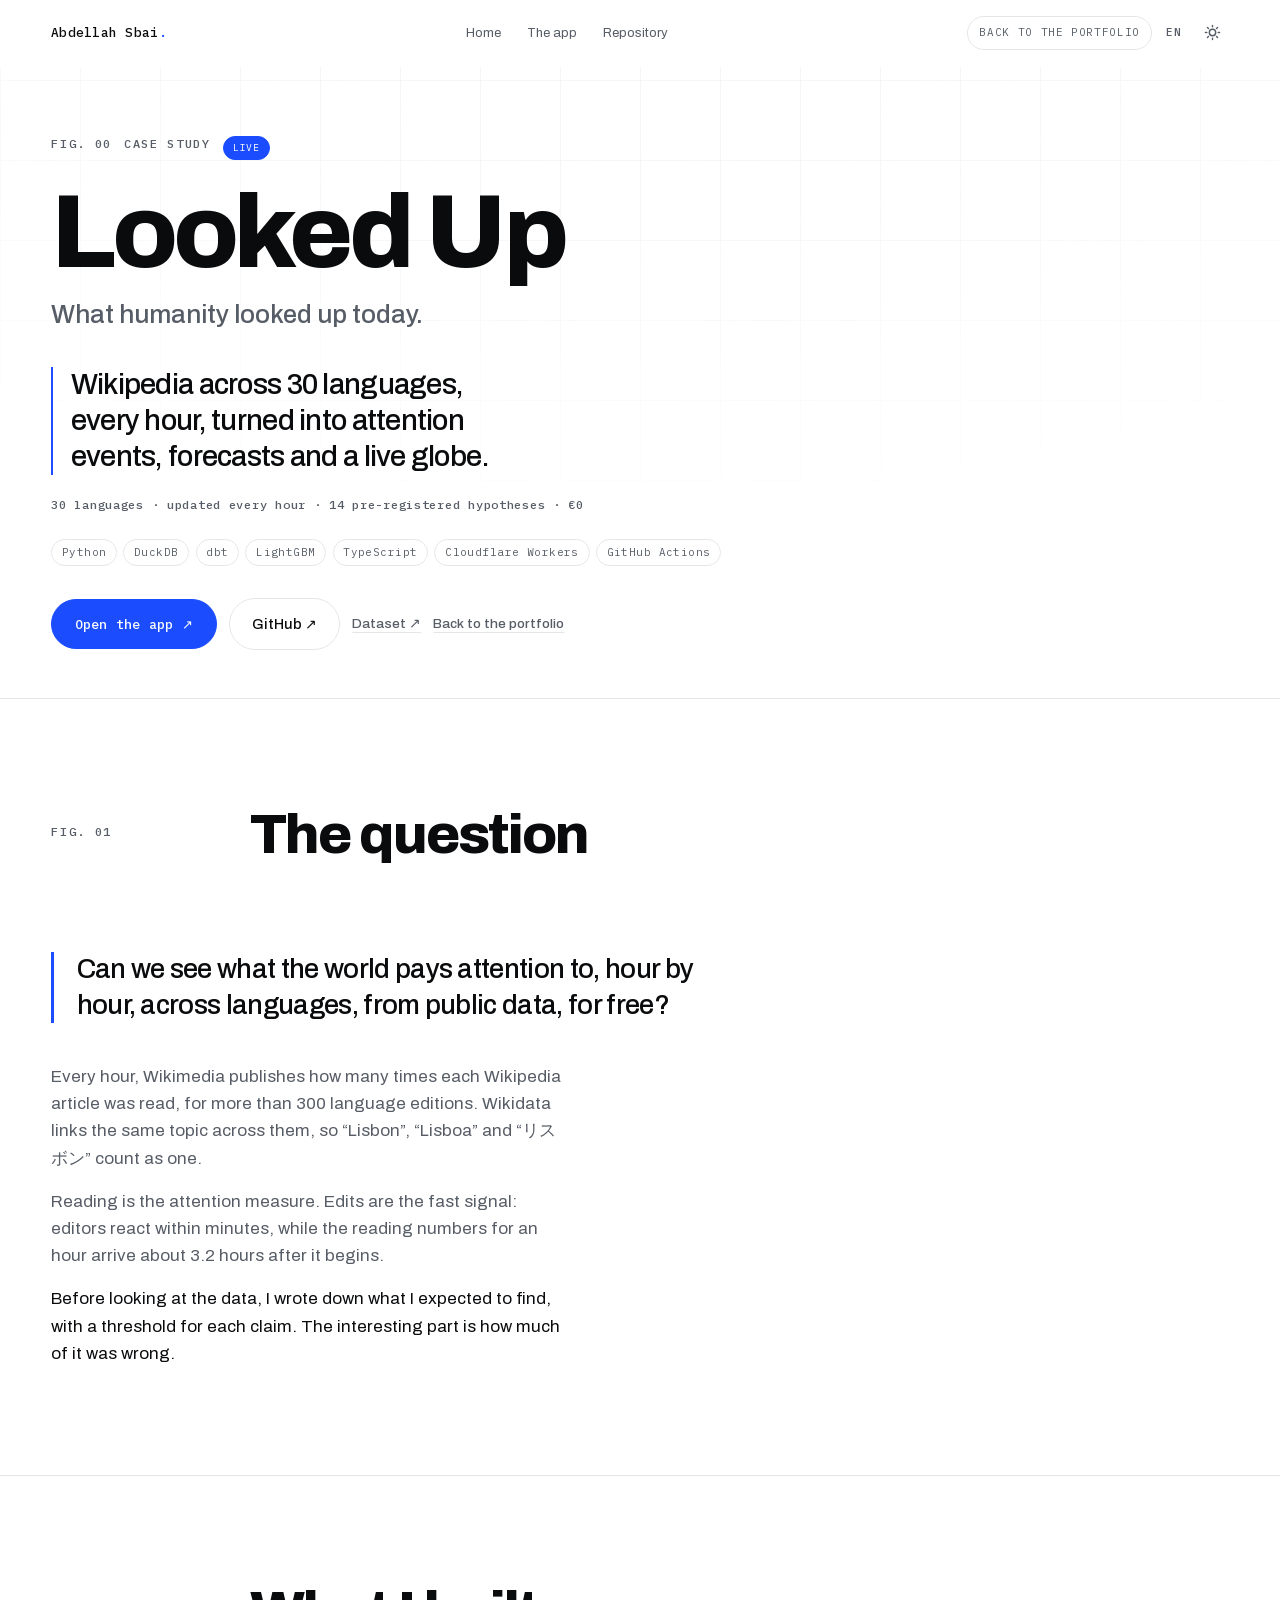
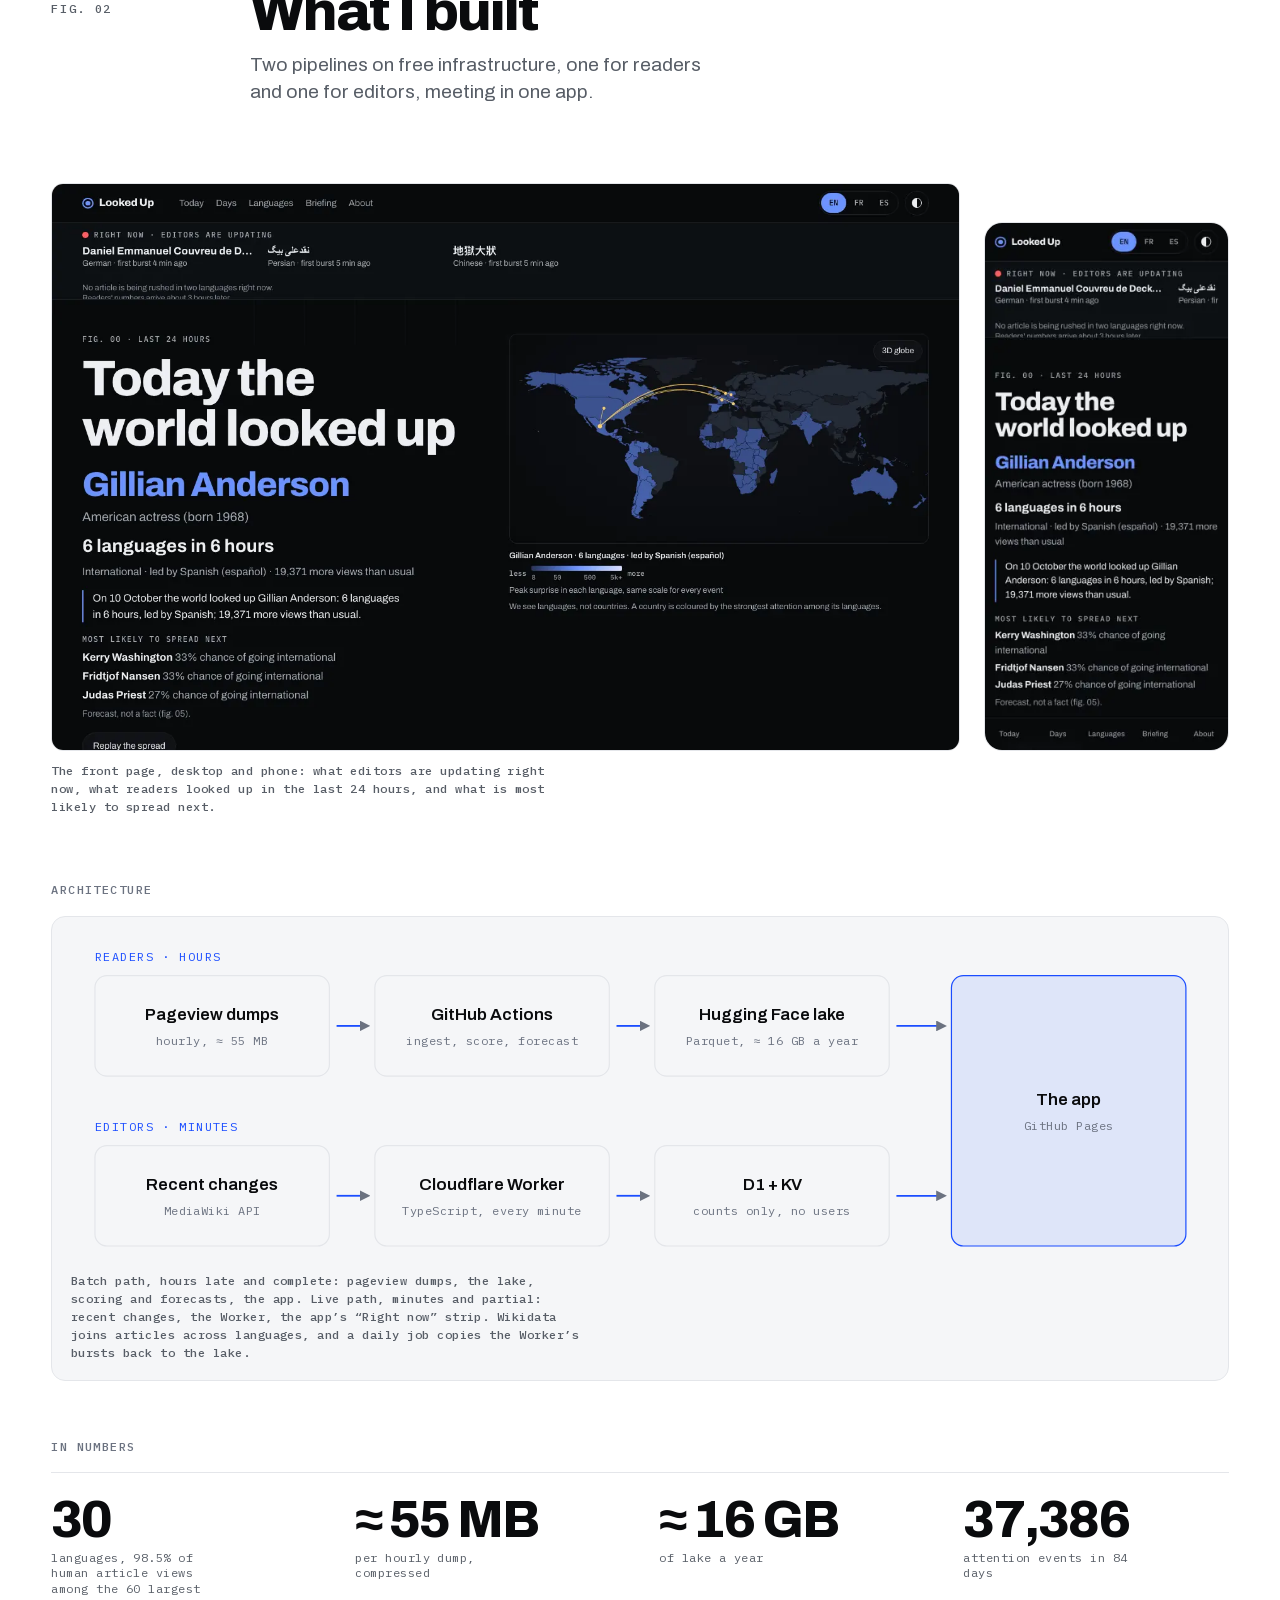
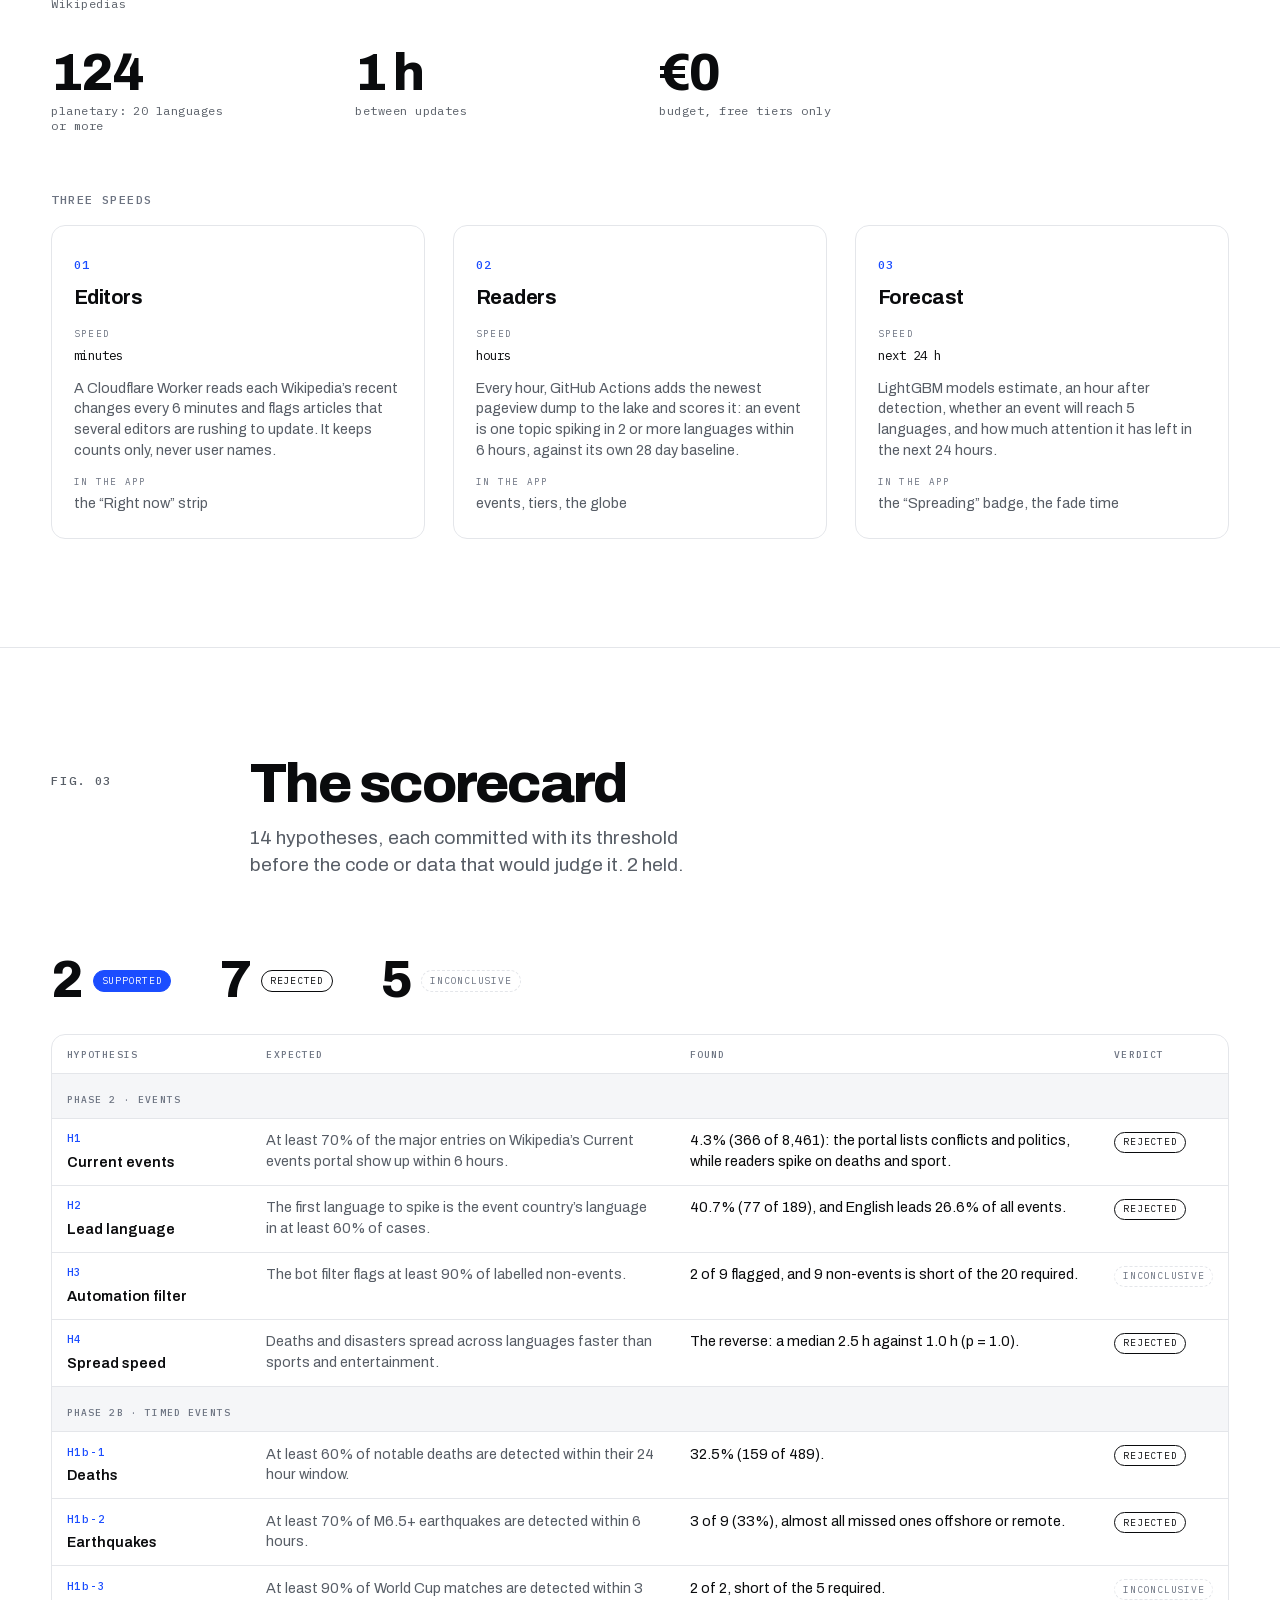
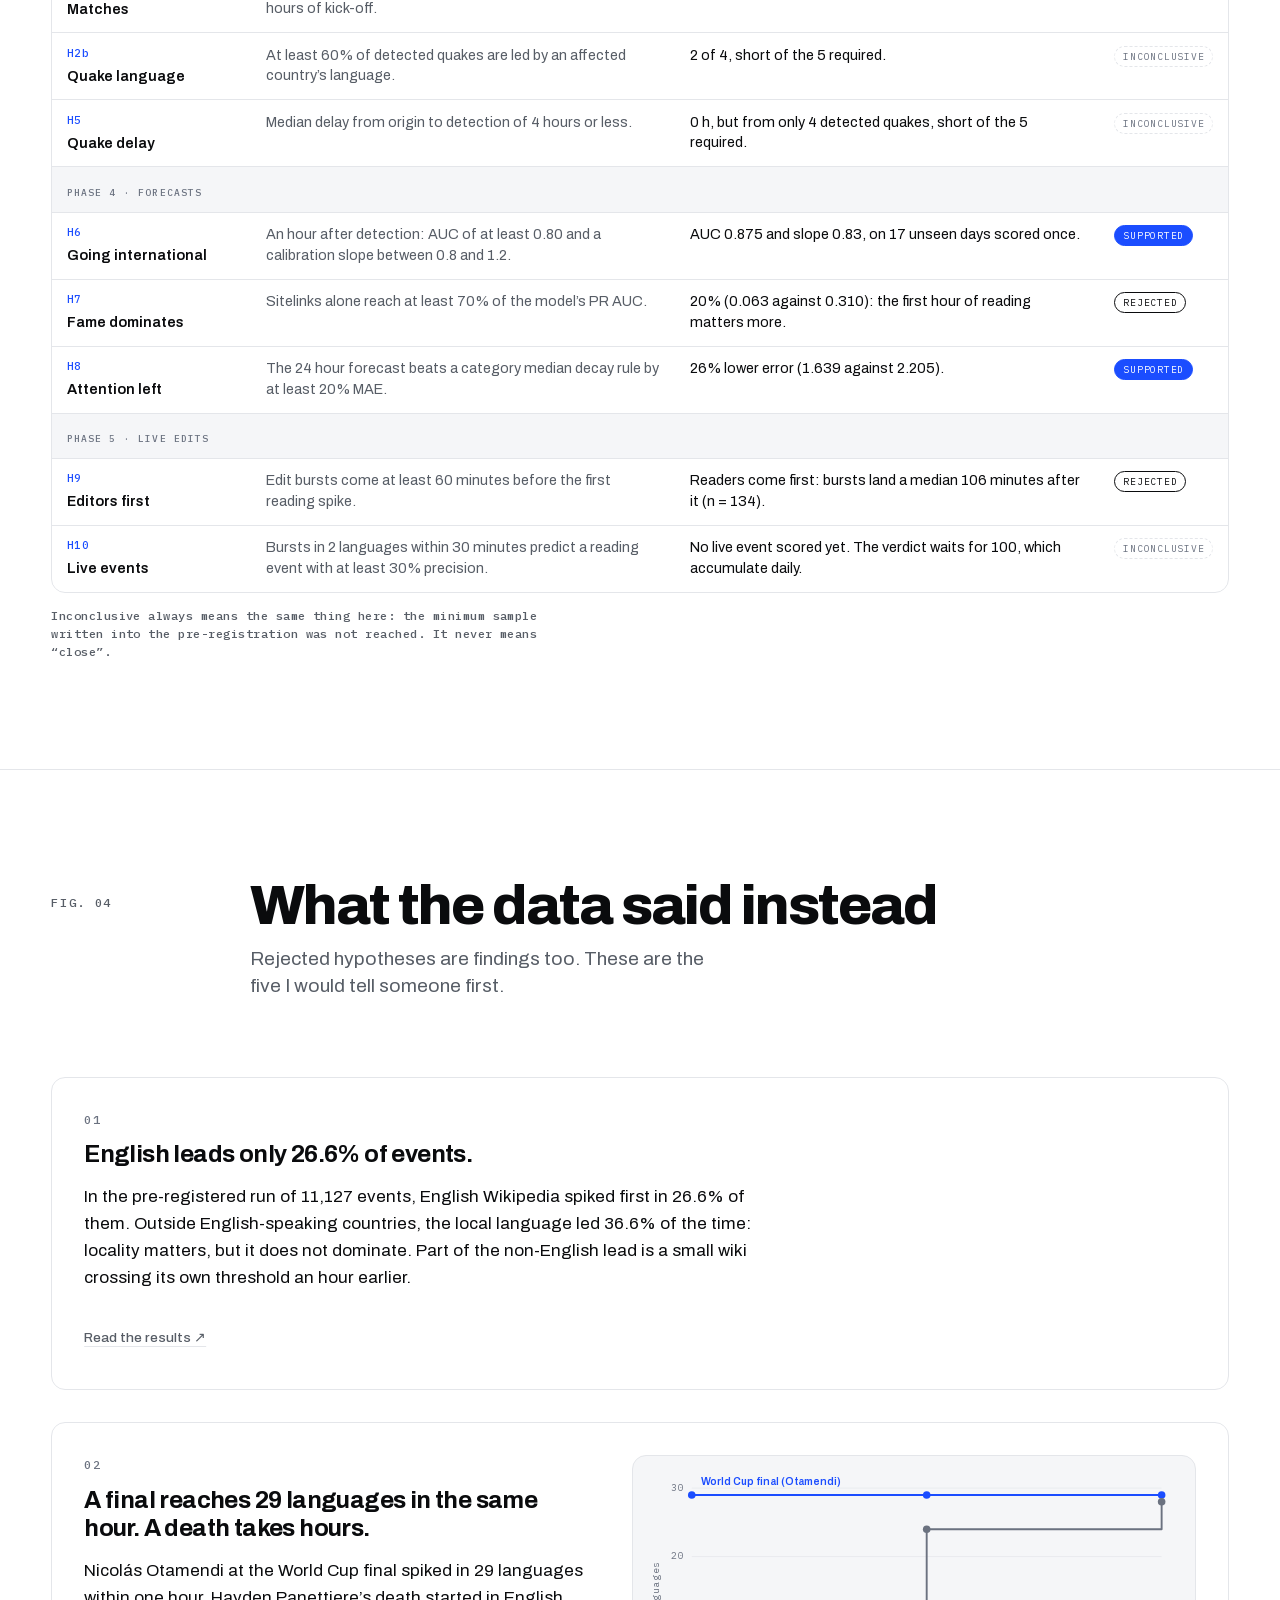
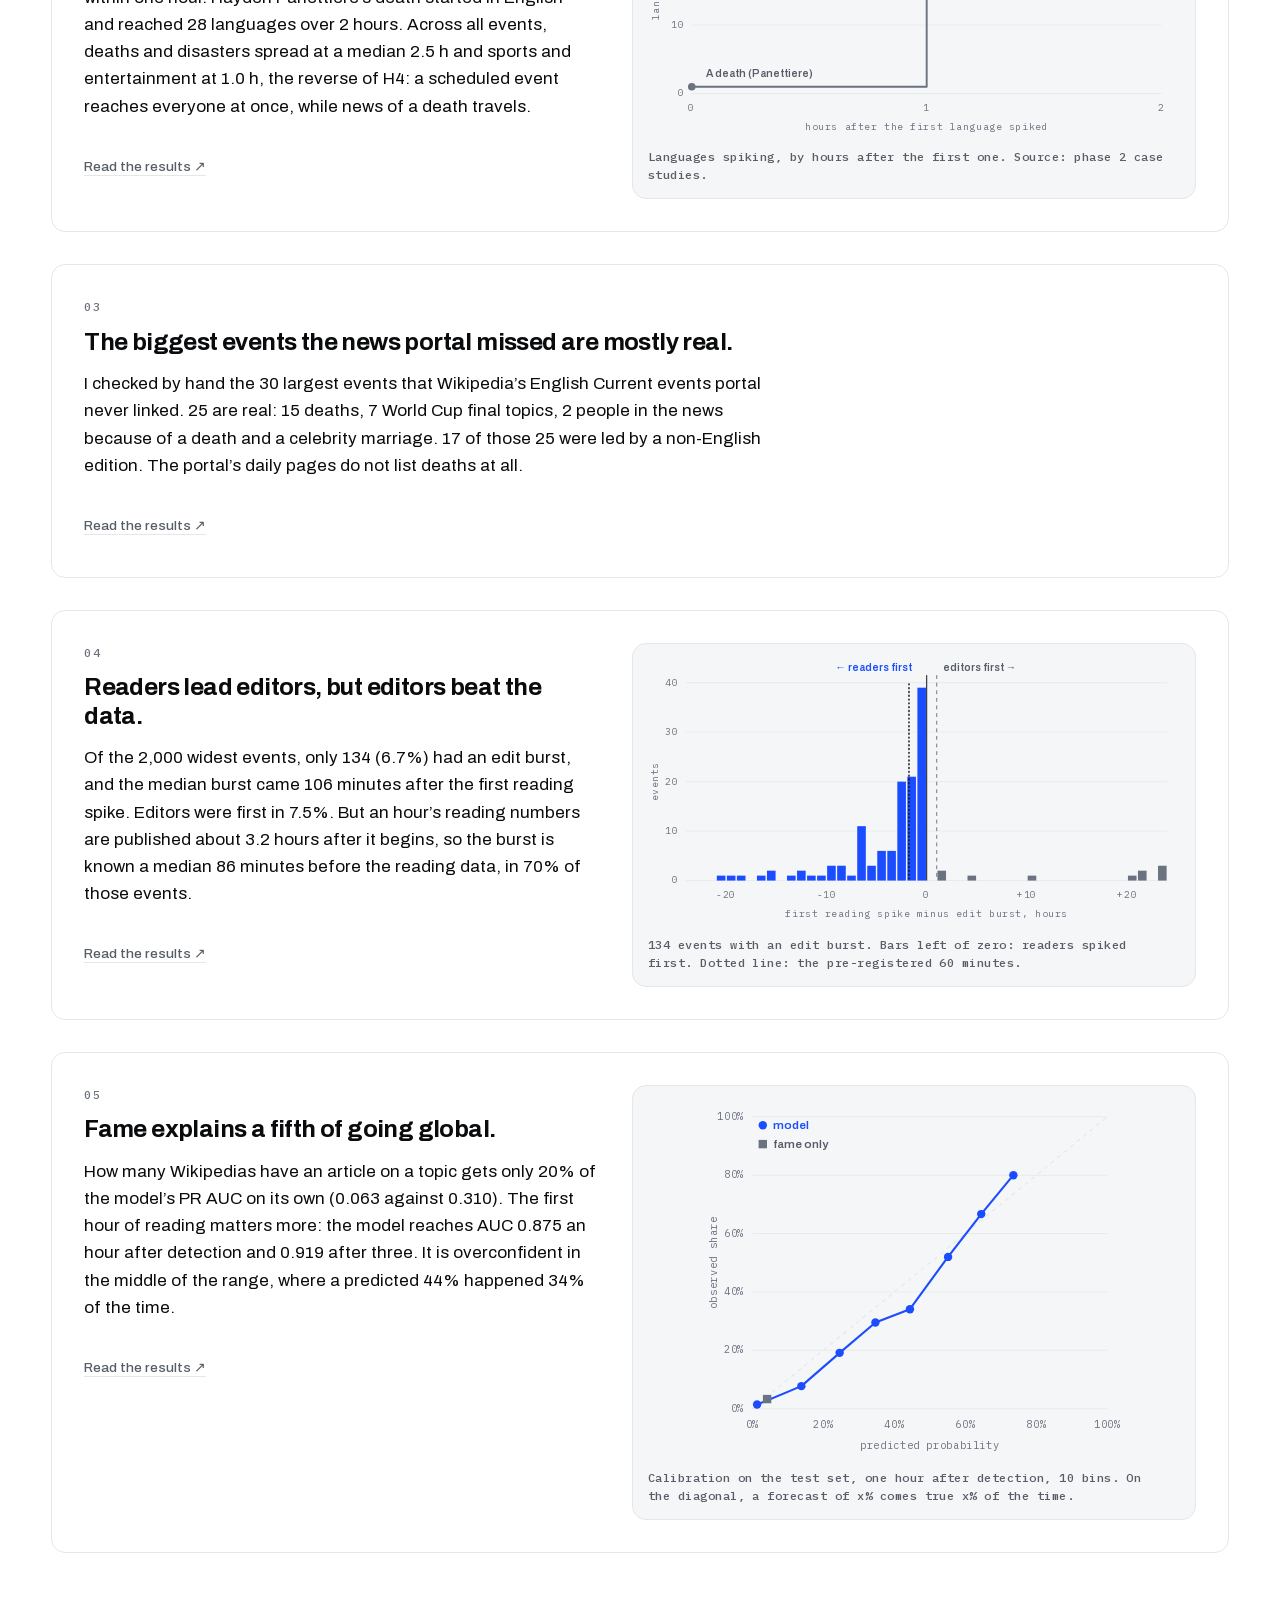
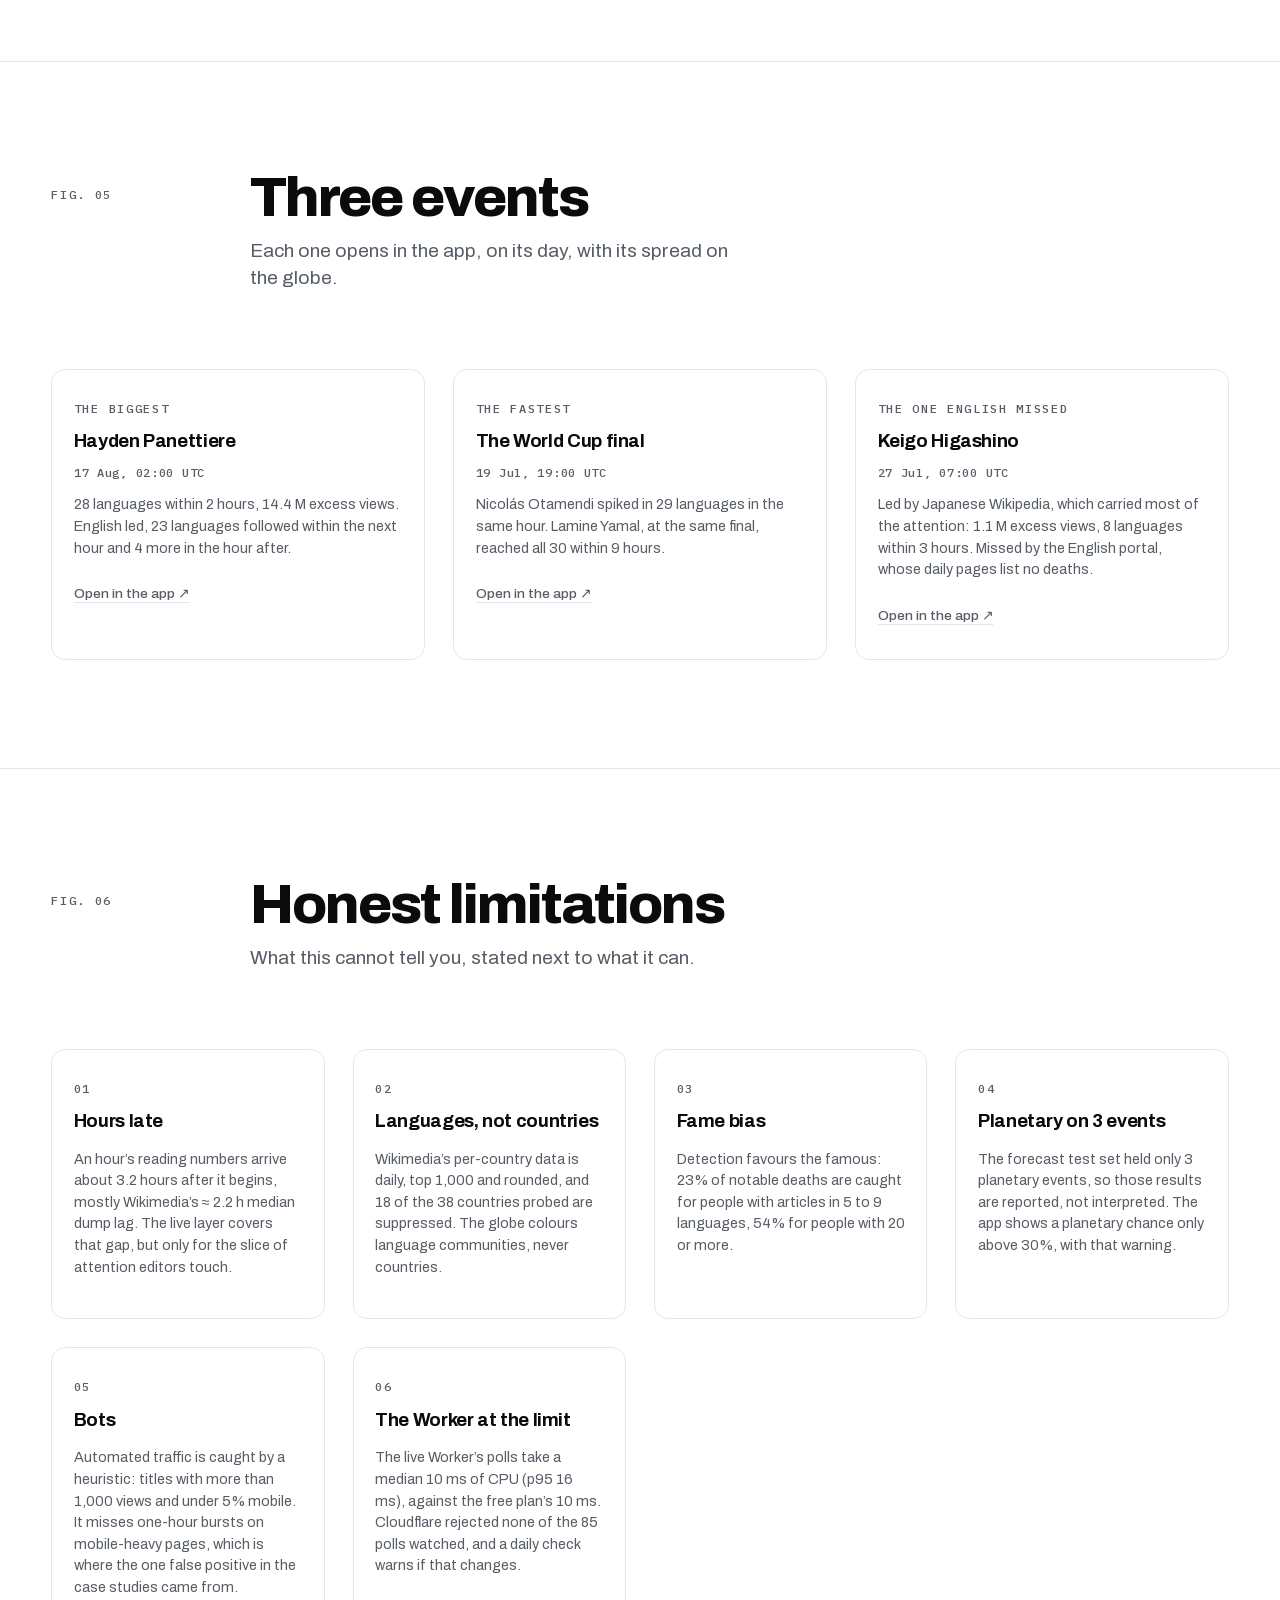
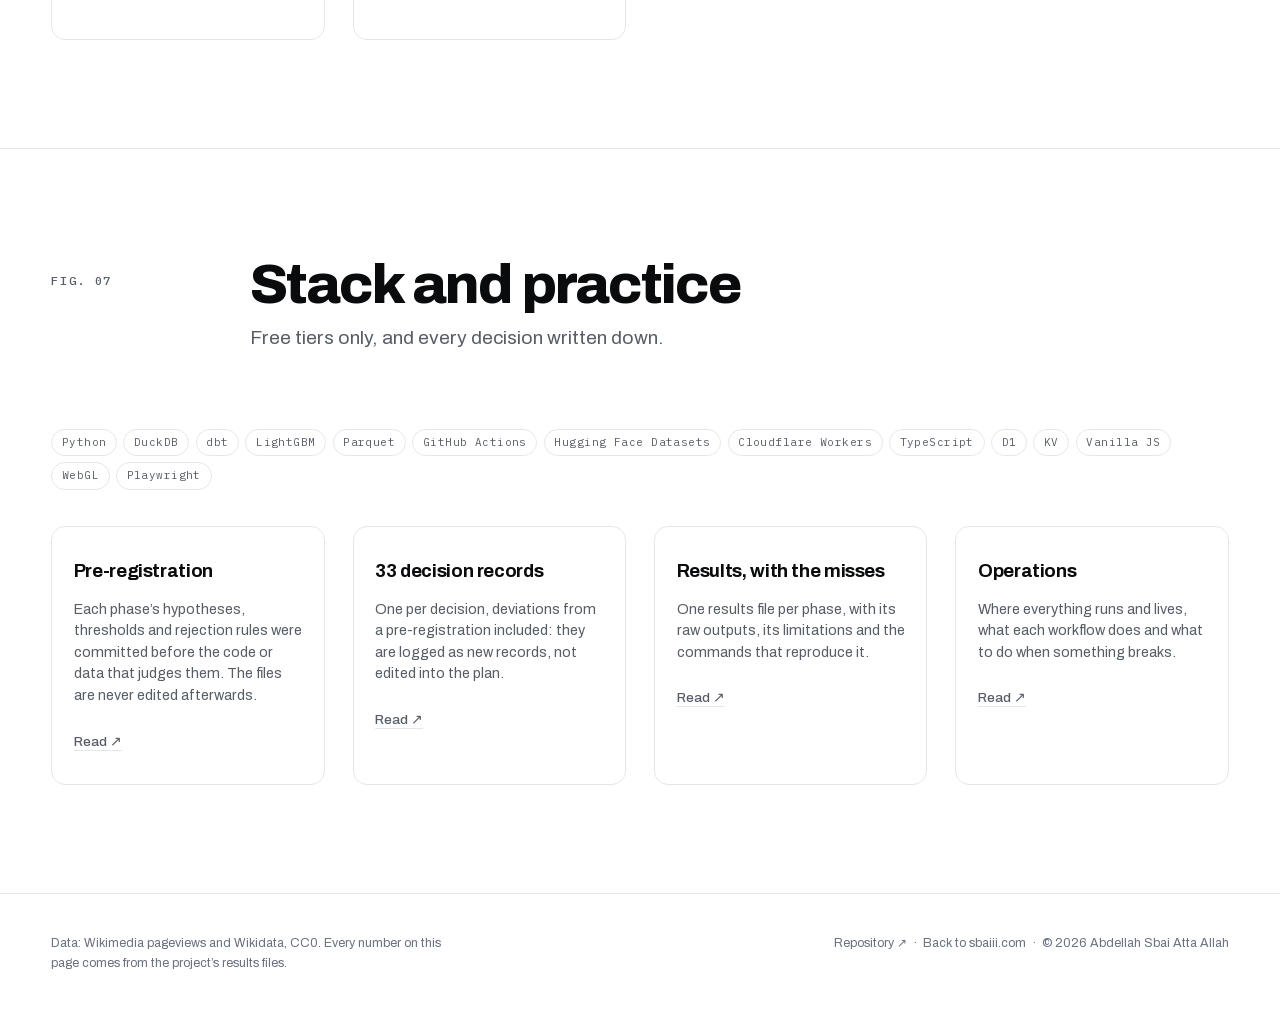
==== commit 33bc1492: "fix(looked-up): drop the stale-links note now that the app opens archive days" ====
--- a/projects/looked-up/index.html
+++ b/projects/looked-up/index.html
@@ -272,8 +272,6 @@
             </div>
             <!-- All three: docs/analysis/phase2_results.md (case studies 1, 2 and 4) -->
             <div class="dgrid" id="events"></div>
-            <!-- 90 days: lookedup/app_export.py (STATS_DAYS = 90) -->
-            <p class="meta pipeline__refresh" data-i18n="events.window"></p>
         </section>
 
         <!-- ==================== fig. 06  LIMITATIONS ==================== -->
--- a/style.css
+++ b/style.css
@@ -1359,39 +1359,6 @@
     fill: var(--faint);
 }
 
-/* Looked Up card: the 14 verdicts. Only "held" takes the accent. */
-.sc-yes {
-    fill: var(--accent);
-}
-
-.sc-no {
-    fill: none;
-    stroke: var(--ink);
-    stroke-width: 1.5;
-}
-
-.sc-open {
-    fill: none;
-    stroke: var(--faint);
-    stroke-width: 1.5;
-    stroke-dasharray: 3 3;
-}
-
-.sc-n {
-    font-family: var(--display);
-    font-weight: 800;
-    font-size: 26px;
-    letter-spacing: -0.04em;
-    fill: var(--ink);
-}
-
-.sc-id {
-    font-family: var(--mono);
-    font-size: 7.5px;
-    letter-spacing: 0.04em;
-    fill: var(--faint);
-}
-
 /* Policy timeline, shared by the Ticket to Breathe card and its case study.
    Dates only: there is no y-axis because nothing here is measured. */
 .tl-bar {
